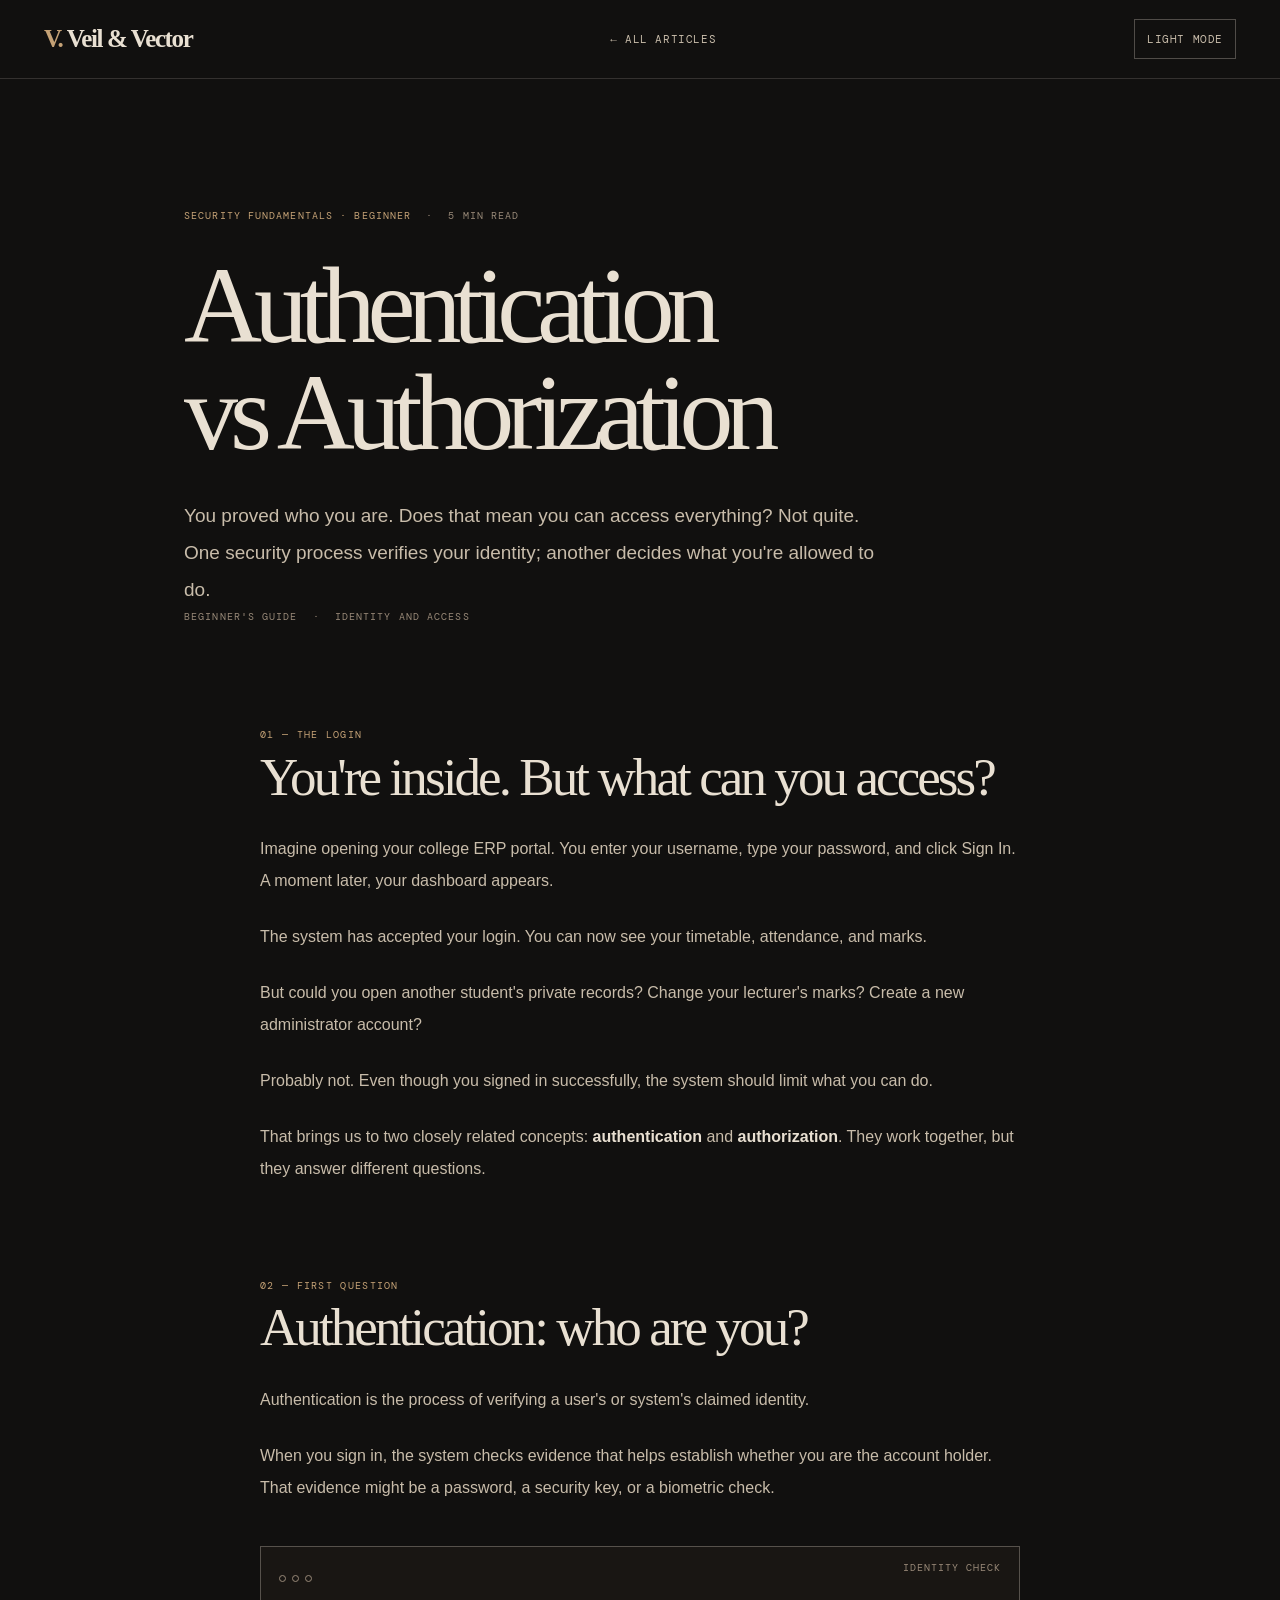
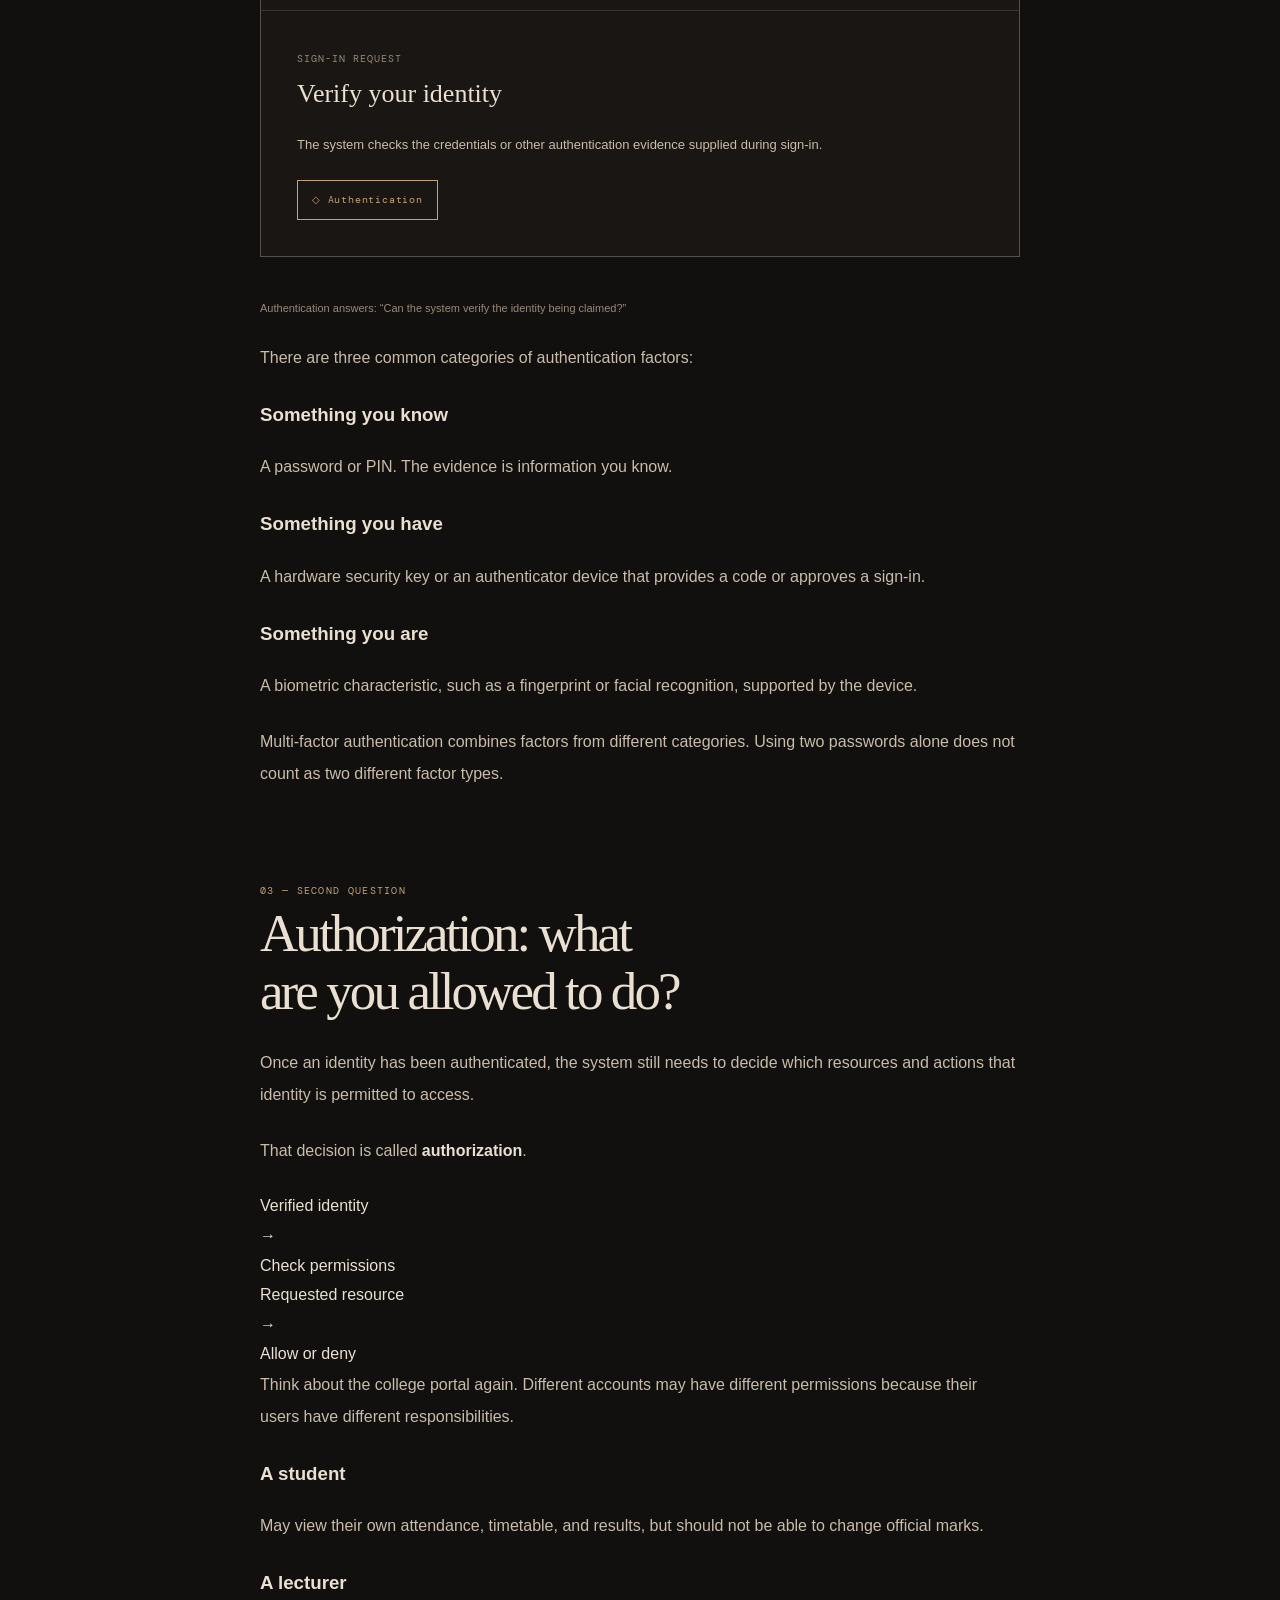
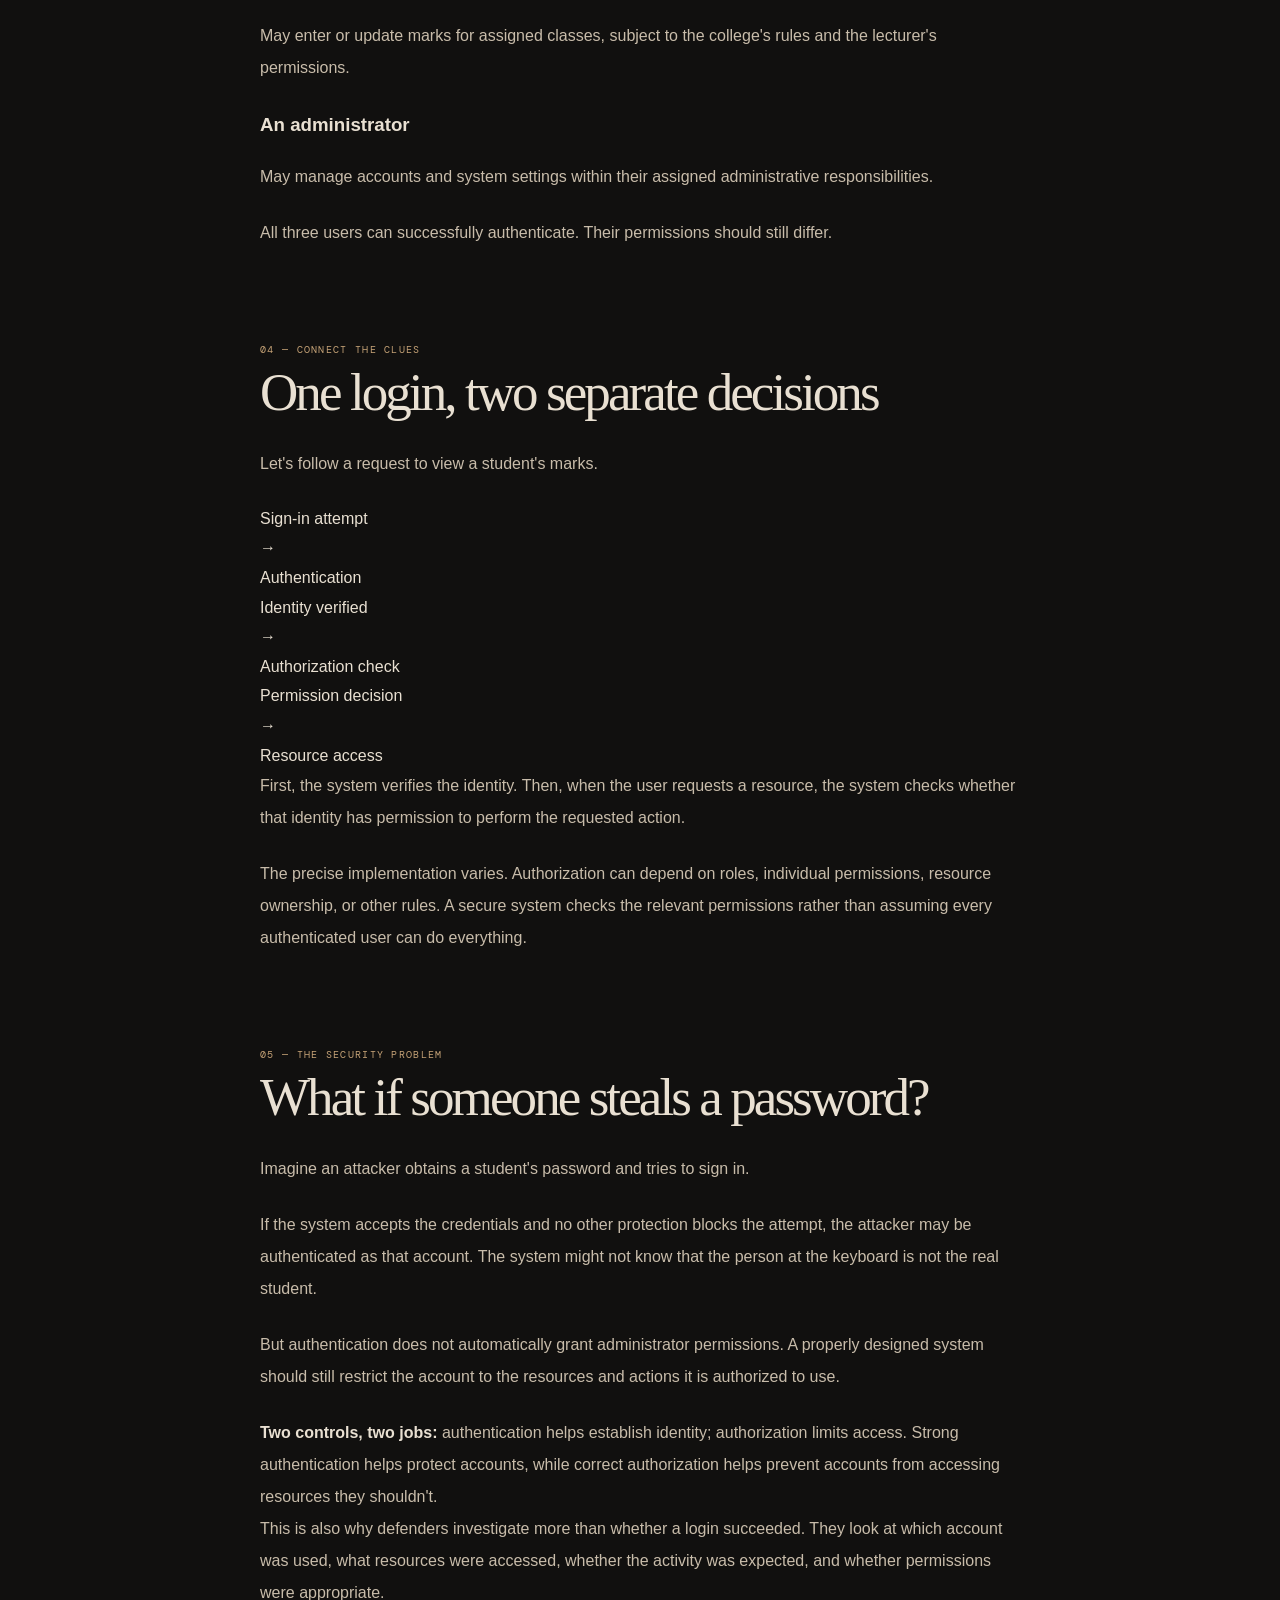
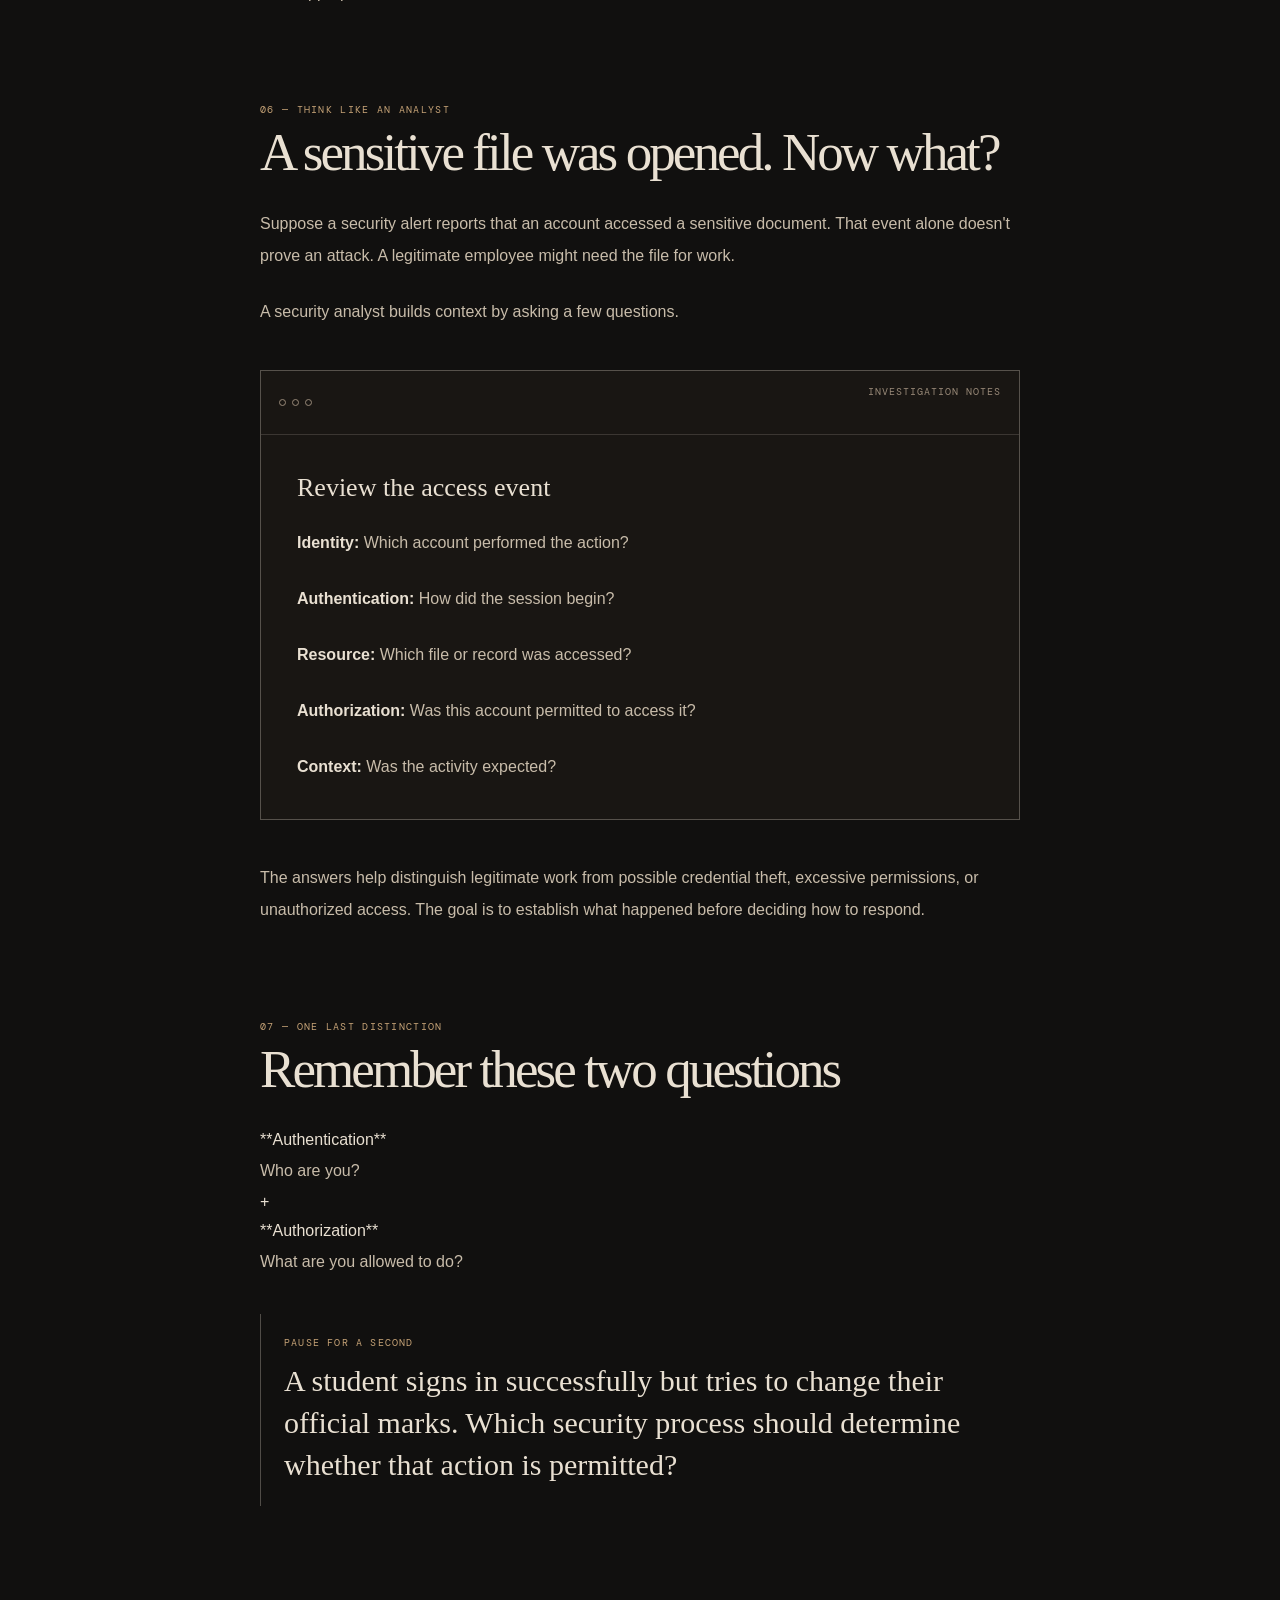
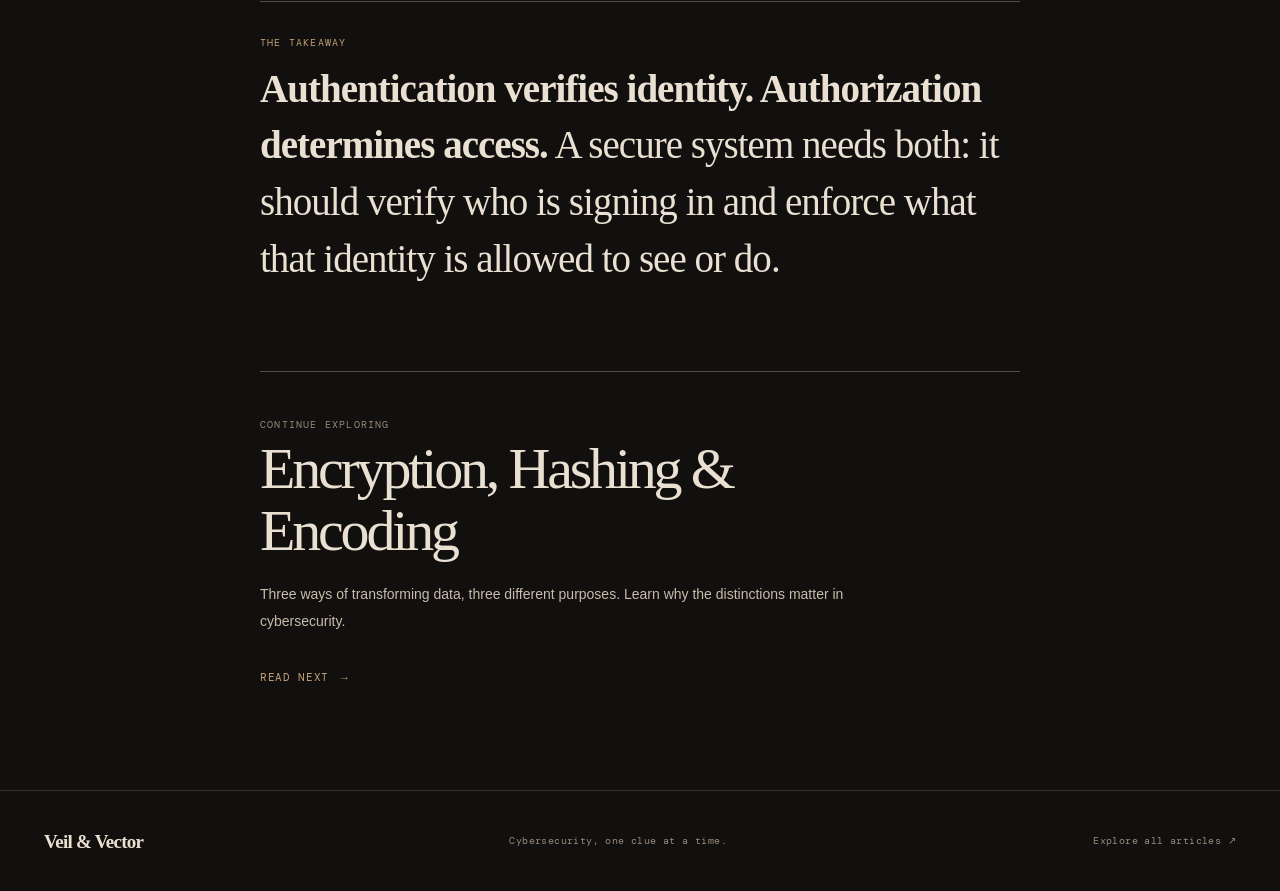
==== articles/authentication-vs-authorization.html @ f8c396c9 "Update authentication-vs-authorization.html" ====
<!DOCTYPE html>
<html lang="en" data-theme="dark">
<head>
  <meta charset="UTF-8">
  <meta name="viewport" content="width=device-width, initial-scale=1.0">

  <title>Authentication vs Authorization: What's the Difference? | Veil &amp; Vector</title>
  <meta name="description" content="Learn the difference between authentication and authorization through a college system example, and discover why cybersecurity needs both.">
  <meta name="author" content="Veil &amp; Vector">
  <meta name="theme-color" content="#11100f">
  <meta name="robots" content="index, follow">

  <link rel="canonical" href="https://kscybsec.github.io/articles/authentication-vs-authorization.html">

  <link rel="preconnect" href="https://fonts.googleapis.com">
  <link rel="preconnect" href="https://fonts.gstatic.com" crossorigin>
  <link href="https://fonts.googleapis.com/css2?family=DM+Mono:wght@400;500&family=DM+Sans:wght@400;500;600;700&family=Playfair+Display:wght@500;600;700&display=swap" rel="stylesheet">

  <link rel="stylesheet" href="../article.css">
</head>

<body>

  <header class="site-header">
    <div class="nav-inner">
      <a class="brand" href="../index.html" aria-label="Veil & Vector homepage">
        <span class="brand-mark" aria-hidden="true">V.</span>
        <span>Veil &amp; Vector</span>
      </a>

      <a class="back-link" href="../index.html#articles">
        <span aria-hidden="true">←</span> All articles
      </a>

      <button
        class="theme-toggle"
        id="theme-toggle"
        type="button"
        aria-label="Switch to light theme"
        title="Toggle light and dark themes"
      >
        <span class="theme-icon" aria-hidden="true">☼</span>
        <span class="theme-text">Light</span>
      </button>
    </div>
  </header>

  <div class="progress-track" aria-hidden="true">
    <div class="progress" id="progress"></div>
  </div>

  <main>

    <header class="article-header">
      <div class="article-meta">
        <span class="category">Security Fundamentals · Beginner</span>
        <span aria-hidden="true">·</span>
        <span>5 min read</span>
      </div>

      <h1>Authentication vs Authorization</h1>

      <p class="article-intro">
        You proved who you are. Does that mean you can access everything?
        Not quite. One security process verifies your identity; another
        decides what you're allowed to do.
      </p>

      <div class="article-meta">
        <span>Beginner's guide</span>
        <span aria-hidden="true">·</span>
        <span>Identity and access</span>
      </div>
    </header>

    <article>

      <section class="story-section reveal">
        <span class="section-index">01 — The login</span>

        <h2>You're inside. But what can you access?</h2>

        <p>
          Imagine opening your college ERP portal. You enter your username,
          type your password, and click Sign In. A moment later, your
          dashboard appears.
        </p>

        <p>
          The system has accepted your login. You can now see your timetable,
          attendance, and marks.
        </p>

        <p>
          But could you open another student's private records? Change your
          lecturer's marks? Create a new administrator account?
        </p>

        <p>
          Probably not. Even though you signed in successfully, the system
          should limit what you can do.
        </p>

        <p>
          That brings us to two closely related concepts:
          <strong>authentication</strong> and <strong>authorization</strong>.
          They work together, but they answer different questions.
        </p>
      </section>

      <section class="story-section reveal">
        <span class="section-index">02 — First question</span>

        <h2>Authentication: who are you?</h2>

        <p>
          Authentication is the process of verifying a user's or system's
          claimed identity.
        </p>

        <p>
          When you sign in, the system checks evidence that helps establish
          whether you are the account holder. That evidence might be a
          password, a security key, or a biometric check.
        </p>

        <div class="email-visual" role="img" aria-label="Illustration of a login screen showing identity verification">

          <div class="email-top">
            <div class="email-dots" aria-hidden="true">
              <span></span>
              <span></span>
              <span></span>
            </div>
            <span class="email-caption">IDENTITY CHECK</span>
          </div>

          <div class="email-body">
            <div class="email-from">
              <span class="email-caption">SIGN-IN REQUEST</span>
              <span class="status-indicator" aria-hidden="true"></span>
            </div>

            <div class="email-subject">
              Verify your identity
            </div>

            <div class="email-message">
              The system checks the credentials or other authentication
              evidence supplied during sign-in.
            </div>

            <div class="fake-button">
              <span aria-hidden="true">◇</span>
              Authentication
            </div>
          </div>
        </div>

        <p class="visual-note">
          Authentication answers: “Can the system verify the identity
          being claimed?”
        </p>

        <p>
          There are three common categories of authentication factors:
        </p>

        <h3>Something you know</h3>
        <p>
          A password or PIN. The evidence is information you know.
        </p>

        <h3>Something you have</h3>
        <p>
          A hardware security key or an authenticator device that provides
          a code or approves a sign-in.
        </p>

        <h3>Something you are</h3>
        <p>
          A biometric characteristic, such as a fingerprint or facial
          recognition, supported by the device.
        </p>

        <p>
          Multi-factor authentication combines factors from different
          categories. Using two passwords alone does not count as two
          different factor types.
        </p>
      </section>

      <section class="story-section reveal">
        <span class="section-index">03 — Second question</span>

        <h2>Authorization: what are you allowed to do?</h2>

        <p>
          Once an identity has been authenticated, the system still needs
          to decide which resources and actions that identity is permitted
          to access.
        </p>

        <p>
          That decision is called <strong>authorization</strong>.
        </p>

        <div class="flow">
          <div class="flow-row">
            <div class="flow-item">Verified identity</div>
            <div class="flow-arrow">→</div>
            <div class="flow-item highlight">Check permissions</div>
          </div>

          <div class="flow-row">
            <div class="flow-item">Requested resource</div>
            <div class="flow-arrow">→</div>
            <div class="flow-item highlight">Allow or deny</div>
          </div>
        </div>

        <p>
          Think about the college portal again. Different accounts may have
          different permissions because their users have different
          responsibilities.
        </p>

        <h3>A student</h3>
        <p>
          May view their own attendance, timetable, and results, but should
          not be able to change official marks.
        </p>

        <h3>A lecturer</h3>
        <p>
          May enter or update marks for assigned classes, subject to the
          college's rules and the lecturer's permissions.
        </p>

        <h3>An administrator</h3>
        <p>
          May manage accounts and system settings within their assigned
          administrative responsibilities.
        </p>

        <p>
          All three users can successfully authenticate. Their permissions
          should still differ.
        </p>
      </section>

      <section class="story-section reveal">
        <span class="section-index">04 — Connect the clues</span>

        <h2>One login, two separate decisions</h2>

        <p>
          Let's follow a request to view a student's marks.
        </p>

        <div class="flow">
          <div class="flow-row">
            <div class="flow-item">Sign-in attempt</div>
            <div class="flow-arrow">→</div>
            <div class="flow-item highlight">Authentication</div>
          </div>

          <div class="flow-row">
            <div class="flow-item">Identity verified</div>
            <div class="flow-arrow">→</div>
            <div class="flow-item highlight">Authorization check</div>
          </div>

          <div class="flow-row">
            <div class="flow-item">Permission decision</div>
            <div class="flow-arrow">→</div>
            <div class="flow-item">Resource access</div>
          </div>
        </div>

        <p>
          First, the system verifies the identity. Then, when the user
          requests a resource, the system checks whether that identity
          has permission to perform the requested action.
        </p>

        <p>
          The precise implementation varies. Authorization can depend on
          roles, individual permissions, resource ownership, or other rules.
          A secure system checks the relevant permissions rather than
          assuming every authenticated user can do everything.
        </p>
      </section>

      <section class="story-section reveal">
        <span class="section-index">05 — The security problem</span>

        <h2>What if someone steals a password?</h2>

        <p>
          Imagine an attacker obtains a student's password and tries to
          sign in.
        </p>

        <p>
          If the system accepts the credentials and no other protection
          blocks the attempt, the attacker may be authenticated as that
          account. The system might not know that the person at the keyboard
          is not the real student.
        </p>

        <p>
          But authentication does not automatically grant administrator
          permissions. A properly designed system should still restrict the
          account to the resources and actions it is authorized to use.
        </p>

        <div class="security-note">
          <p>
            <strong>Two controls, two jobs:</strong> authentication helps
            establish identity; authorization limits access. Strong
            authentication helps protect accounts, while correct
            authorization helps prevent accounts from accessing resources
            they shouldn't.
          </p>
        </div>

        <p>
          This is also why defenders investigate more than whether a login
          succeeded. They look at which account was used, what resources
          were accessed, whether the activity was expected, and whether
          permissions were appropriate.
        </p>
      </section>

      <section class="story-section reveal">
        <span class="section-index">06 — Think like an analyst</span>

        <h2>A sensitive file was opened. Now what?</h2>

        <p>
          Suppose a security alert reports that an account accessed a
          sensitive document. That event alone doesn't prove an attack.
          A legitimate employee might need the file for work.
        </p>

        <p>
          A security analyst builds context by asking a few questions.
        </p>

        <div class="email-visual" role="group" aria-label="Investigation checklist for a sensitive file access event">

          <div class="email-top">
            <div class="email-dots" aria-hidden="true">
              <span></span>
              <span></span>
              <span></span>
            </div>
            <span class="email-caption">INVESTIGATION NOTES</span>
          </div>

          <div class="email-body">
            <div class="email-subject">
              Review the access event
            </div>

            <div class="email-message">
              <p><strong>Identity:</strong> Which account performed the action?</p>
              <p><strong>Authentication:</strong> How did the session begin?</p>
              <p><strong>Resource:</strong> Which file or record was accessed?</p>
              <p><strong>Authorization:</strong> Was this account permitted to access it?</p>
              <p><strong>Context:</strong> Was the activity expected?</p>
            </div>
          </div>
        </div>

        <p>
          The answers help distinguish legitimate work from possible
          credential theft, excessive permissions, or unauthorized access.
          The goal is to establish what happened before deciding how to respond.
        </p>
      </section>

      <section class="story-section reveal">
        <span class="section-index">07 — One last distinction</span>

        <h2>Remember these two questions</h2>

        <div class="flow">
          <div class="flow-row">
            <div class="flow-item">
              **Authentication**
              <p>Who are you?</p>
            </div>

            <div class="flow-arrow">+</div>

            <div class="flow-item">
              **Authorization**
              <p>What are you allowed to do?</p>
            </div>
          </div>
        </div>

        <div class="question">
          <span class="question-label">PAUSE FOR A SECOND</span>
          <p>
            A student signs in successfully but tries to change their
            official marks. Which security process should determine
            whether that action is permitted?
          </p>
        </div>

        <div class="takeaway">
          <span class="takeaway-label">THE TAKEAWAY</span>
          <p>
            <strong>Authentication verifies identity. Authorization
            determines access.</strong> A secure system needs both:
            it should verify who is signing in and enforce what that
            identity is allowed to see or do.
          </p>
        </div>
      </section>

    </article>

    <section class="next-article reveal">
      <div class="next-inner">
        <div>
          <span class="next-label">Continue exploring</span>
          <h2 class="next-title">Encryption, Hashing &amp; Encoding</h2>
          <p class="next-description">
            Three ways of transforming data, three different purposes.
            Learn why the distinctions matter in cybersecurity.
          </p>
        </div>

        <a class="next-link" href="encryption-hashing-encoding.html">
          Read next <span aria-hidden="true">→</span>
        </a>
      </div>
    </section>

  </main>

  <footer class="site-footer">
    <div class="footer-inner">
      <a class="footer-brand" href="../index.html">Veil &amp; Vector</a>
      <p>Cybersecurity, one clue at a time.</p>
      <a href="../index.html#articles">Explore all articles ↗</a>
    </div>
  </footer>

  <script src="../article.js" defer></script>

</body>
</html>
---- article.css ----
/* =====================================================
   VEIL & VECTOR — SHARED ARTICLE STYLES
   All article pages use this stylesheet.
   ===================================================== */

:root {
  color-scheme: dark;
  --bg: #11100f;
  --bg-soft: #191613;
  --bg-raised: #211c17;
  --text: #e9e0d2;
  --body: #c8bcaa;
  --muted: #988978;
  --accent: #c5a276;
  --accent-soft: rgba(197, 162, 118, .10);
  --line: rgba(233, 224, 210, .16);
  --line-strong: rgba(233, 224, 210, .29);

  --serif: Georgia, "Times New Roman", serif;
  --sans: "Inter", "Helvetica Neue", Arial, sans-serif;
  --mono: "DM Mono", "Courier New", monospace;

  --reading-width: 760px;
  --gutter: clamp(22px, 5vw, 44px);
  --page-width: 1440px;
}

html[data-theme="light"] {
  color-scheme: light;
  --bg: #e9dfcc;
  --bg-soft: #e1d5c0;
  --bg-raised: #f0e7d6;
  --text: #28231e;
  --body: #50463b;
  --muted: #796b59;
  --accent: #855b3d;
  --accent-soft: rgba(133, 91, 61, .09);
  --line: rgba(40, 35, 30, .17);
  --line-strong: rgba(40, 35, 30, .3);
}

/* Reset */

*, *::before, *::after {
  box-sizing: border-box;
}

html {
  scroll-behavior: smooth;
  scroll-padding-top: 100px;
  background: var(--bg);
}

body {
  margin: 0;
  background: var(--bg);
  color: var(--text);
  font-family: var(--sans);
  font-size: 16px;
  line-height: 1.85;
  -webkit-font-smoothing: antialiased;
  transition: background-color .2s ease, color .2s ease;
}

a {
  color: inherit;
  text-decoration: none;
}

button {
  font: inherit;
}

button:focus-visible,
a:focus-visible {
  outline: 2px solid var(--accent);
  outline-offset: 5px;
}

::selection {
  color: var(--bg);
  background: var(--accent);
}

[hidden] {
  display: none !important;
}

/* Navigation */

.site-header {
  position: sticky;
  top: 0;
  z-index: 20;
  border-bottom: 1px solid var(--line);
  background: var(--bg);
}

.nav-inner {
  width: min(100%, var(--page-width));
  min-height: 78px;
  margin: 0 auto;
  padding: 14px var(--gutter);
  display: flex;
  align-items: center;
  justify-content: space-between;
  gap: 20px;
}

.brand {
  font-family: var(--serif);
  font-size: clamp(20px, 2vw, 25px);
  font-weight: 700;
  letter-spacing: -.055em;
  line-height: 1.2;
}

.brand-mark {
  color: var(--accent);
}

.nav-right {
  display: flex;
  align-items: center;
  gap: clamp(14px, 3vw, 30px);
}

.back-link,
.theme-toggle {
  color: var(--body);
  font-family: var(--mono);
  font-size: 11px;
  letter-spacing: .055em;
  text-transform: uppercase;
}

.back-link {
  transition: color .2s ease;
}

.back-link:hover {
  color: var(--accent);
}

.theme-toggle {
  min-height: 40px;
  padding: 8px 12px;
  border: 1px solid var(--line-strong);
  border-radius: 0;
  background: transparent;
  cursor: pointer;
  transition: background .2s ease, border-color .2s ease;
}

.theme-toggle:hover {
  border-color: var(--accent);
  background: var(--accent-soft);
}

/* Reading progress */

.progress-track {
  position: fixed;
  top: 78px;
  left: 0;
  z-index: 30;
  width: 100%;
  height: 2px;
  pointer-events: none;
}

.progress {
  width: 0;
  height: 100%;
  background: var(--accent);
}

/* Article header */

.article-header {
  max-width: 1000px;
  margin: 0 auto;
  padding: clamp(76px, 10vw, 132px) var(--gutter) 64px;
}

.article-meta {
  display: flex;
  flex-wrap: wrap;
  align-items: center;
  gap: 10px 15px;
  margin-bottom: 28px;
  color: var(--muted);
  font-family: var(--mono);
  font-size: 10px;
  letter-spacing: .11em;
  line-height: 1.8;
  text-transform: uppercase;
}

.article-meta .category {
  color: var(--accent);
}

h1, h2, h3, p {
  overflow-wrap: break-word;
}

.article-header h1 {
  max-width: 900px;
  margin: 0;
  font-family: var(--serif);
  font-size: clamp(54px, 9vw, 108px);
  font-weight: 400;
  letter-spacing: -.075em;
  line-height: .99;
  text-wrap: balance;
}

.article-header h1 em {
  color: var(--accent);
  font-weight: 400;
}

.article-intro {
  max-width: 700px;
  margin: 30px 0 0;
  color: var(--body);
  font-size: clamp(16px, 1.7vw, 19px);
  line-height: 1.95;
}

.article-rule {
  display: flex;
  flex-wrap: wrap;
  justify-content: space-between;
  gap: 12px 24px;
  margin-top: 54px;
  padding-top: 17px;
  border-top: 1px solid var(--line);
  color: var(--muted);
  font-family: var(--mono);
  font-size: 10px;
  letter-spacing: .08em;
  text-transform: uppercase;
}

/* Article body */

article {
  width: min(calc(100% - 2 * var(--gutter)), var(--reading-width));
  margin: 0 auto;
}

.story-section {
  margin: 0 0 84px;
}

.story-section p {
  margin: 0 0 24px;
  color: var(--body);
  font-size: 16px;
  line-height: 2;
}

.story-section p:last-child {
  margin-bottom: 0;
}

.story-section strong {
  color: var(--text);
  font-weight: 600;
}

.story-section h2 {
  margin: 0 0 27px;
  font-family: var(--serif);
  font-size: clamp(35px, 5.2vw, 53px);
  font-weight: 400;
  letter-spacing: -.055em;
  line-height: 1.1;
  text-wrap: balance;
}

.story-section h2 em {
  color: var(--accent);
  font-weight: 400;
}

.section-index {
  margin-bottom: 17px;
  color: var(--accent);
  font-family: var(--mono);
  font-size: 10px;
  letter-spacing: .13em;
  text-transform: uppercase;
}

/* Email illustration */

.email-visual {
  margin: 42px 0;
  border: 1px solid var(--line-strong);
  background: var(--bg-soft);
}

.email-top {
  display: flex;
  align-items: center;
  justify-content: space-between;
  gap: 12px;
  padding: 12px 18px;
  border-bottom: 1px solid var(--line);
  color: var(--muted);
  font-family: var(--mono);
  font-size: 10px;
  letter-spacing: .08em;
  text-transform: uppercase;
}

.email-dots {
  display: flex;
  gap: 6px;
}

.email-dots span {
  width: 7px;
  height: 7px;
  border: 1px solid var(--muted);
  border-radius: 50%;
}

.email-body {
  padding: clamp(22px, 5vw, 36px);
}

.email-caption {
  margin-bottom: 21px;
  color: var(--muted);
  font-family: var(--mono);
  font-size: 10px;
  letter-spacing: .1em;
  text-transform: uppercase;
}

.email-from {
  margin-bottom: 8px;
  color: var(--body);
  font-size: 12px;
}

.email-subject {
  margin-bottom: 22px;
  font-family: var(--serif);
  font-size: clamp(20px, 3vw, 26px);
  line-height: 1.3;
}

.email-message {
  color: var(--body);
  font-size: 13px;
  line-height: 1.9;
}

.fake-button {
  display: inline-block;
  margin-top: 22px;
  padding: 10px 14px;
  border: 1px solid var(--accent);
  color: var(--accent);
  font-family: var(--mono);
  font-size: 10px;
  letter-spacing: .08em;
}

.visual-note {
  margin-top: 13px !important;
  color: var(--muted) !important;
  font-size: 11px !important;
  line-height: 1.7 !important;
}

/* Quotes and reflection questions */

blockquote {
  margin: 42px 0;
  padding: 5px 0 5px 24px;
  border-left: 2px solid var(--accent);
  color: var(--text);
  font-family: var(--serif);
  font-size: clamp(25px, 4vw, 35px);
  line-height: 1.45;
}

.question {
  margin: 36px 0;
  padding: 20px 0 20px 23px;
  border-left: 1px solid var(--line-strong);
}

.question-label,
.takeaway-label {
  display: block;
  margin-bottom: 8px;
  color: var(--accent);
  font-family: var(--mono);
  font-size: 10px;
  letter-spacing: .12em;
  text-transform: uppercase;
}

.question p {
  margin: 0;
  color: var(--text);
  font-family: var(--serif);
  font-size: clamp(23px, 3.5vw, 30px);
  line-height: 1.4;
}

/* Numbered concepts */

.principles {
  margin: 34px 0 38px;
  border-top: 1px solid var(--line);
}

.principle {
  display: grid;
  grid-template-columns: 48px minmax(0, 1fr);
  gap: 15px;
  padding: 23px 0;
  border-bottom: 1px solid var(--line);
}

.principle-number {
  padding-top: 3px;
  color: var(--accent);
  font-family: var(--mono);
  font-size: 11px;
}

.principle h3 {
  margin: 0 0 7px;
  color: var(--text);
  font-family: var(--serif);
  font-size: 25px;
  font-weight: 400;
  line-height: 1.3;
}

.principle p {
  margin: 0;
  color: var(--body);
  font-size: 14px;
  line-height: 1.9;
}

/* Main takeaway */

.takeaway {
  margin-top: 95px;
  padding: 32px 0 0;
  border-top: 1px solid var(--line-strong);
}

.takeaway p {
  margin: 0;
  color: var(--text);
  font-family: var(--serif);
  font-size: clamp(27px, 4.5vw, 39px);
  line-height: 1.45;
  letter-spacing: -.025em;
}

/* Next article */

.next-article {
  width: min(calc(100% - 2 * var(--gutter)), var(--reading-width));
  margin: 0 auto;
  padding: 0 0 100px;
}

.next-inner {
  padding-top: 36px;
  border-top: 1px solid var(--line-strong);
}

.next-label {
  margin-bottom: 17px;
  color: var(--muted);
  font-family: var(--mono);
  font-size: 10px;
  letter-spacing: .12em;
  text-transform: uppercase;
}

.next-title {
  max-width: 650px;
  margin: 0 0 18px;
  font-family: var(--serif);
  font-size: clamp(34px, 6vw, 58px);
  font-weight: 400;
  letter-spacing: -.055em;
  line-height: 1.08;
}

.next-title em {
  color: var(--accent);
  font-weight: 400;
}

.next-description {
  max-width: 600px;
  margin: 0 0 25px;
  color: var(--body);
  font-size: 14px;
  line-height: 1.95;
}

.next-link {
  display: inline-flex;
  align-items: center;
  gap: 12px;
  color: var(--accent);
  font-family: var(--mono);
  font-size: 11px;
  letter-spacing: .06em;
  text-transform: uppercase;
  transition: gap .2s ease;
}

.next-link:hover {
  gap: 18px;
}

/* Footer */

.site-footer {
  border-top: 1px solid var(--line);
}

.footer-inner {
  width: min(100%, var(--page-width));
  min-height: 100px;
  margin: 0 auto;
  padding: 24px var(--gutter);
  display: flex;
  align-items: center;
  justify-content: space-between;
  gap: 20px;
  color: var(--muted);
  font-family: var(--mono);
  font-size: 10px;
  letter-spacing: .04em;
}

.footer-brand {
  color: var(--text);
  font-family: var(--serif);
  font-size: 19px;
  font-weight: 700;
  letter-spacing: -.04em;
}

.footer-brand span {
  color: var(--accent);
}

/* Scroll reveal */

.reveal {
  opacity: 0;
  transform: translateY(14px);
  transition: opacity .6s ease, transform .6s ease;
}

.reveal.visible {
  opacity: 1;
  transform: translateY(0);
}

/* Mobile layout */

@media (max-width: 650px) {
  html {
    scroll-padding-top: 72px;
  }

  .nav-inner {
    min-height: 68px;
  }

  .progress-track {
    top: 68px;
  }

  .nav-right {
    gap: 10px;
  }

  .back-link {
    font-size: 10px;
  }

  .theme-toggle {
    min-height: 36px;
    padding: 7px 9px;
    font-size: 10px;
  }

  .article-header {
    padding-top: 76px;
    padding-bottom: 48px;
  }

  .article-header h1 {
    font-size: clamp(51px, 12vw, 76px);
  }

  .article-intro {
    margin-top: 23px;
    font-size: 15px;
  }

  .article-rule {
    margin-top: 38px;
  }

  .story-section {
    margin-bottom: 65px;
  }

  .story-section p {
    font-size: 15px;
    line-height: 1.95;
  }

  .story-section h2 {
    margin-bottom: 22px;
    font-size: clamp(34px, 9vw, 45px);
  }

  .email-visual {
    margin: 32px 0;
  }

  blockquote {
    margin: 34px 0;
    padding-left: 18px;
  }

  .question {
    margin: 29px 0;
    padding-left: 17px;
  }

  .principle {
    grid-template-columns: 32px minmax(0, 1fr);
    gap: 12px;
    padding: 20px 0;
  }

  .principle h3 {
    font-size: 23px;
  }

  .takeaway {
    margin-top: 70px;
  }

  .next-article {
    padding-bottom: 72px;
  }

  .footer-inner {
    align-items: flex-start;
    flex-direction: column;
    justify-content: center;
    gap: 9px;
    padding-top: 24px;
    padding-bottom: 24px;
  }
}

/* Accessibility */

@media (prefers-reduced-motion: reduce) {
  html {
    scroll-behavior: auto;
  }

  *, *::before, *::after {
    transition-duration: .01ms !important;
    animation-duration: .01ms !important;
    animation-iteration-count: 1 !important;
  }

  .reveal {
    opacity: 1;
    transform: none;
  }
}
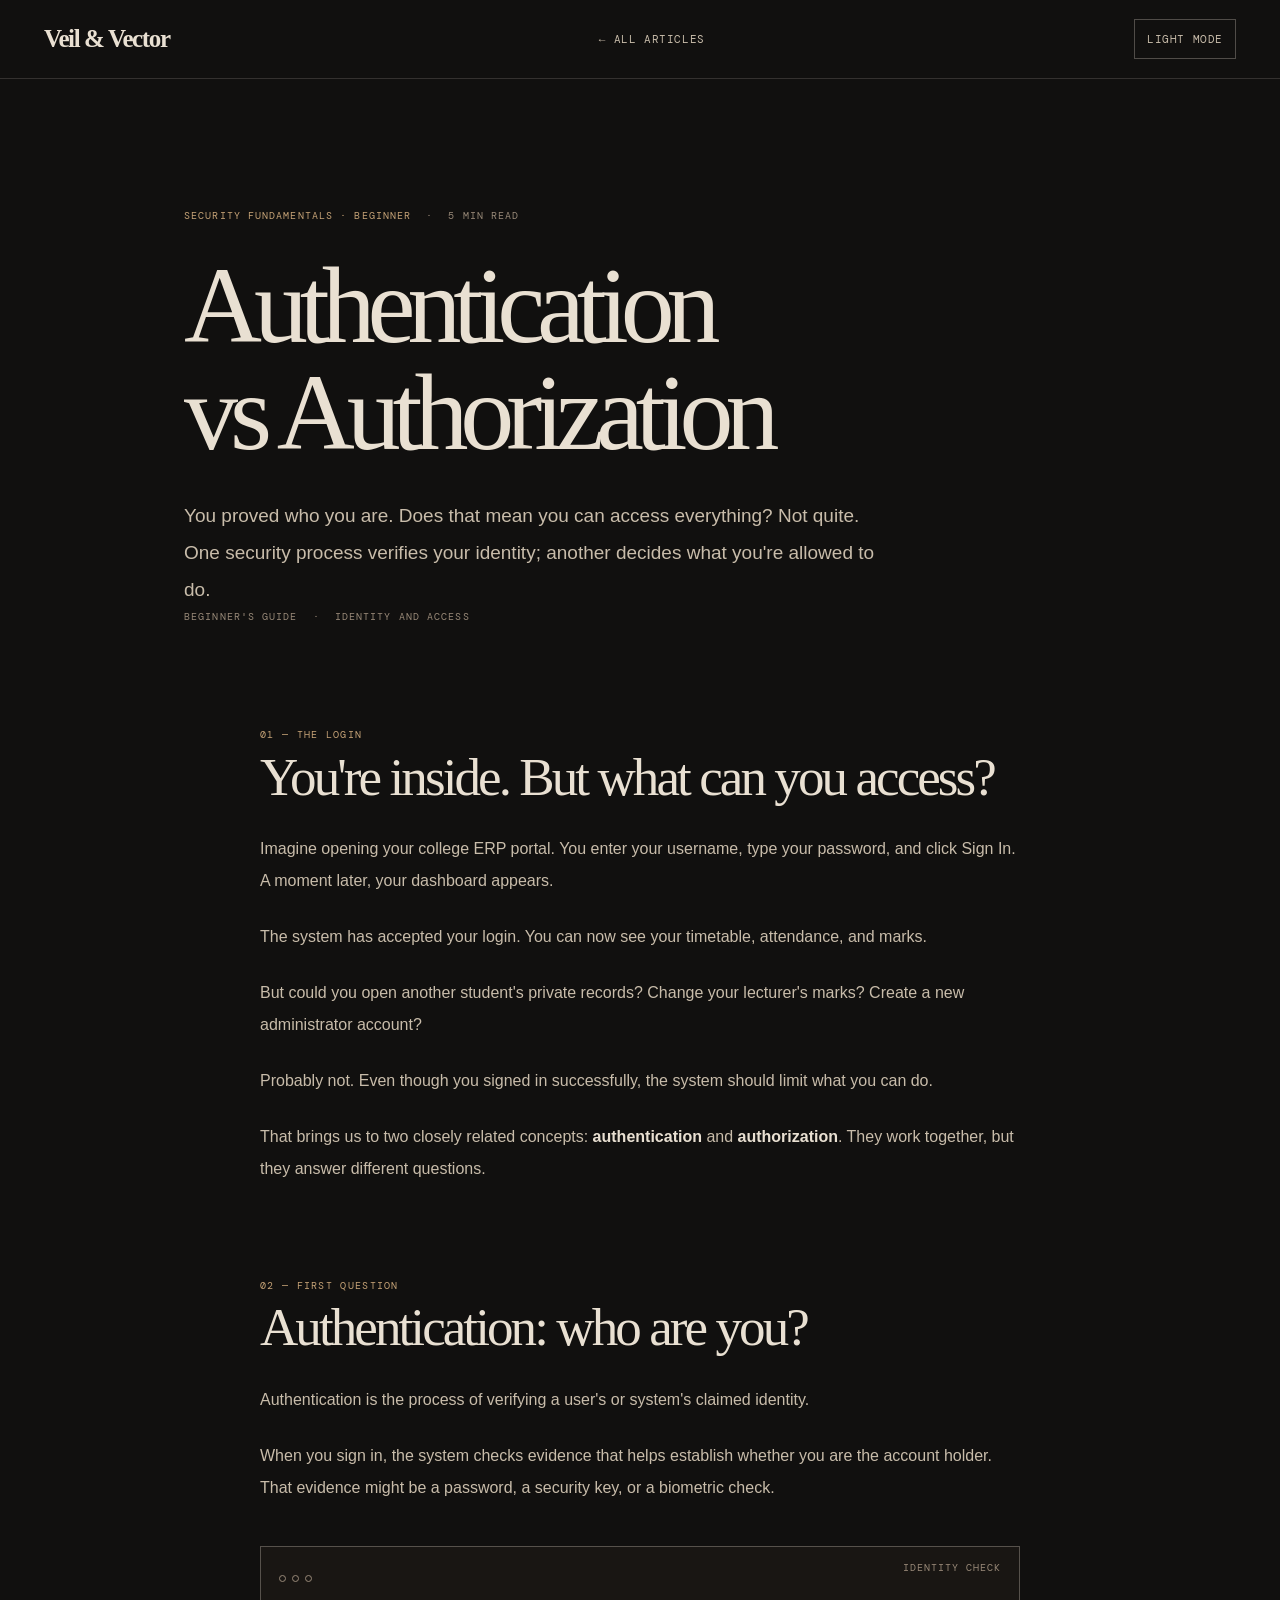
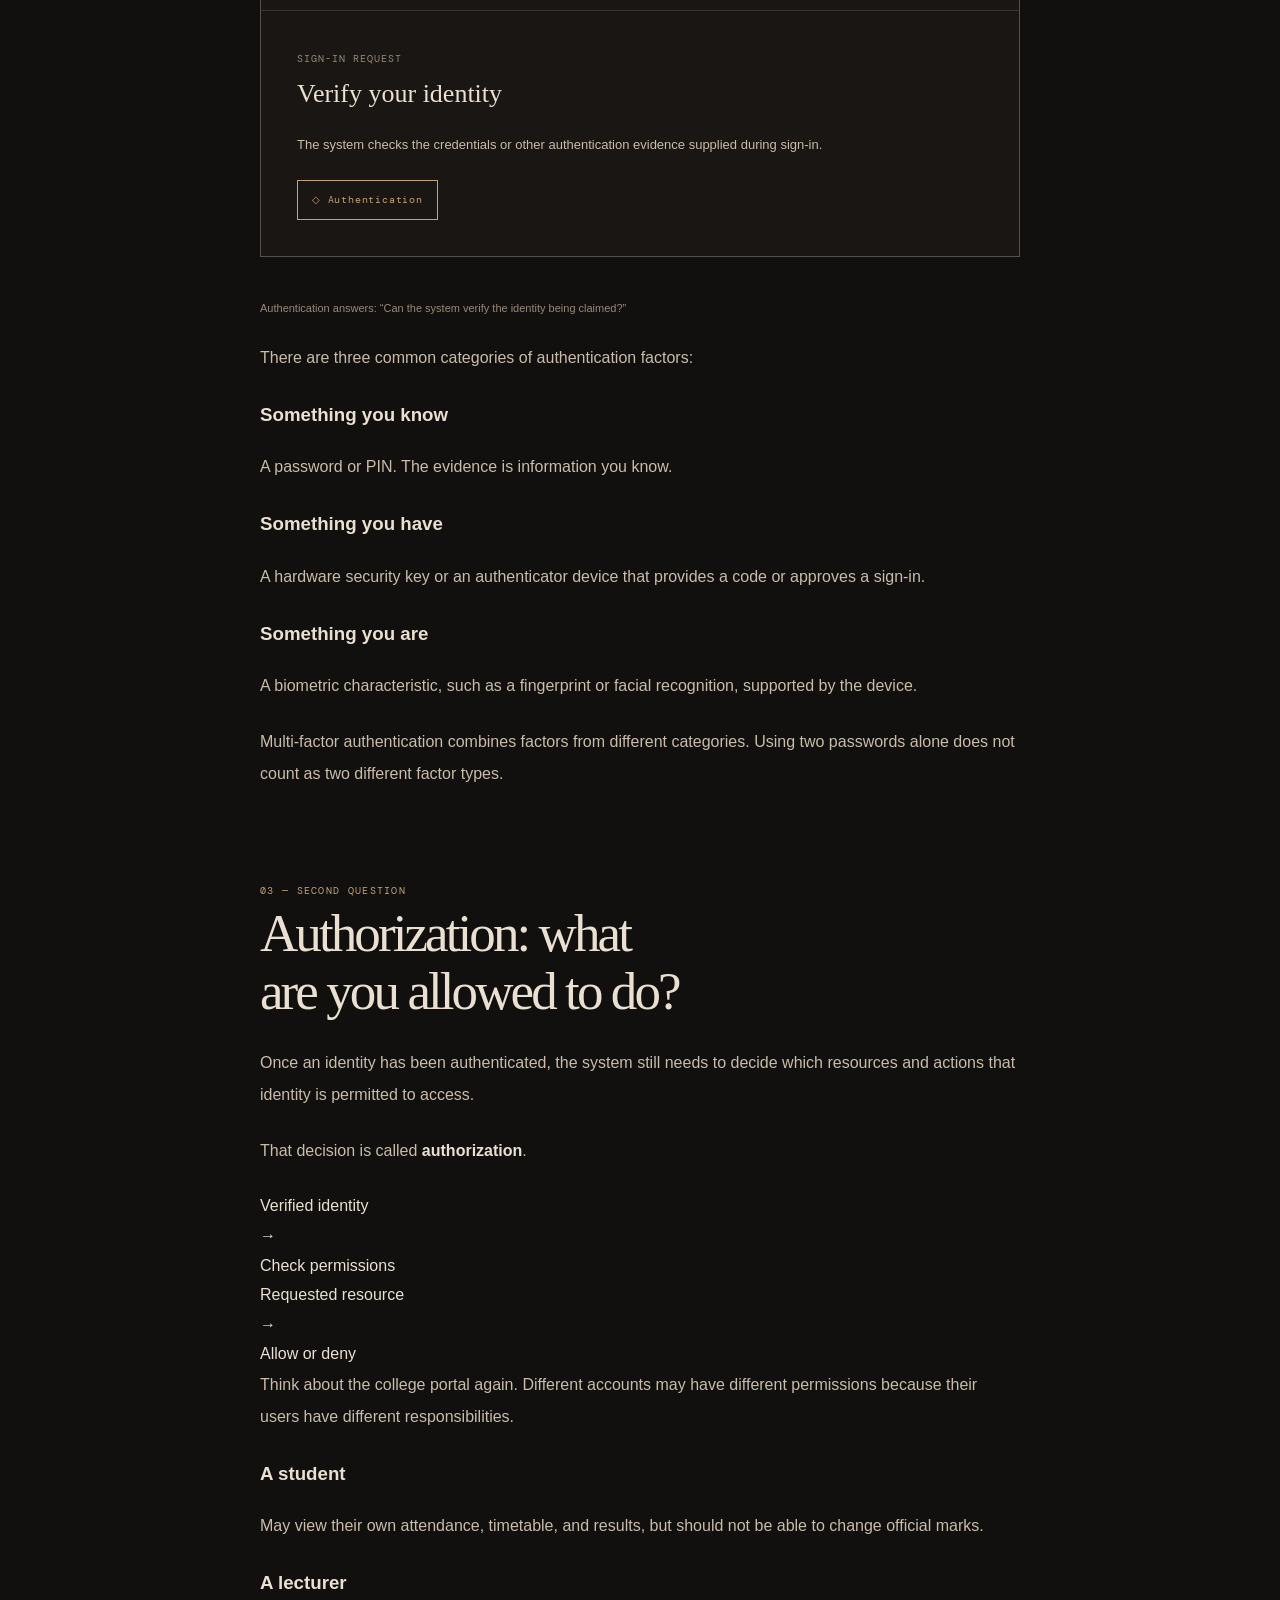
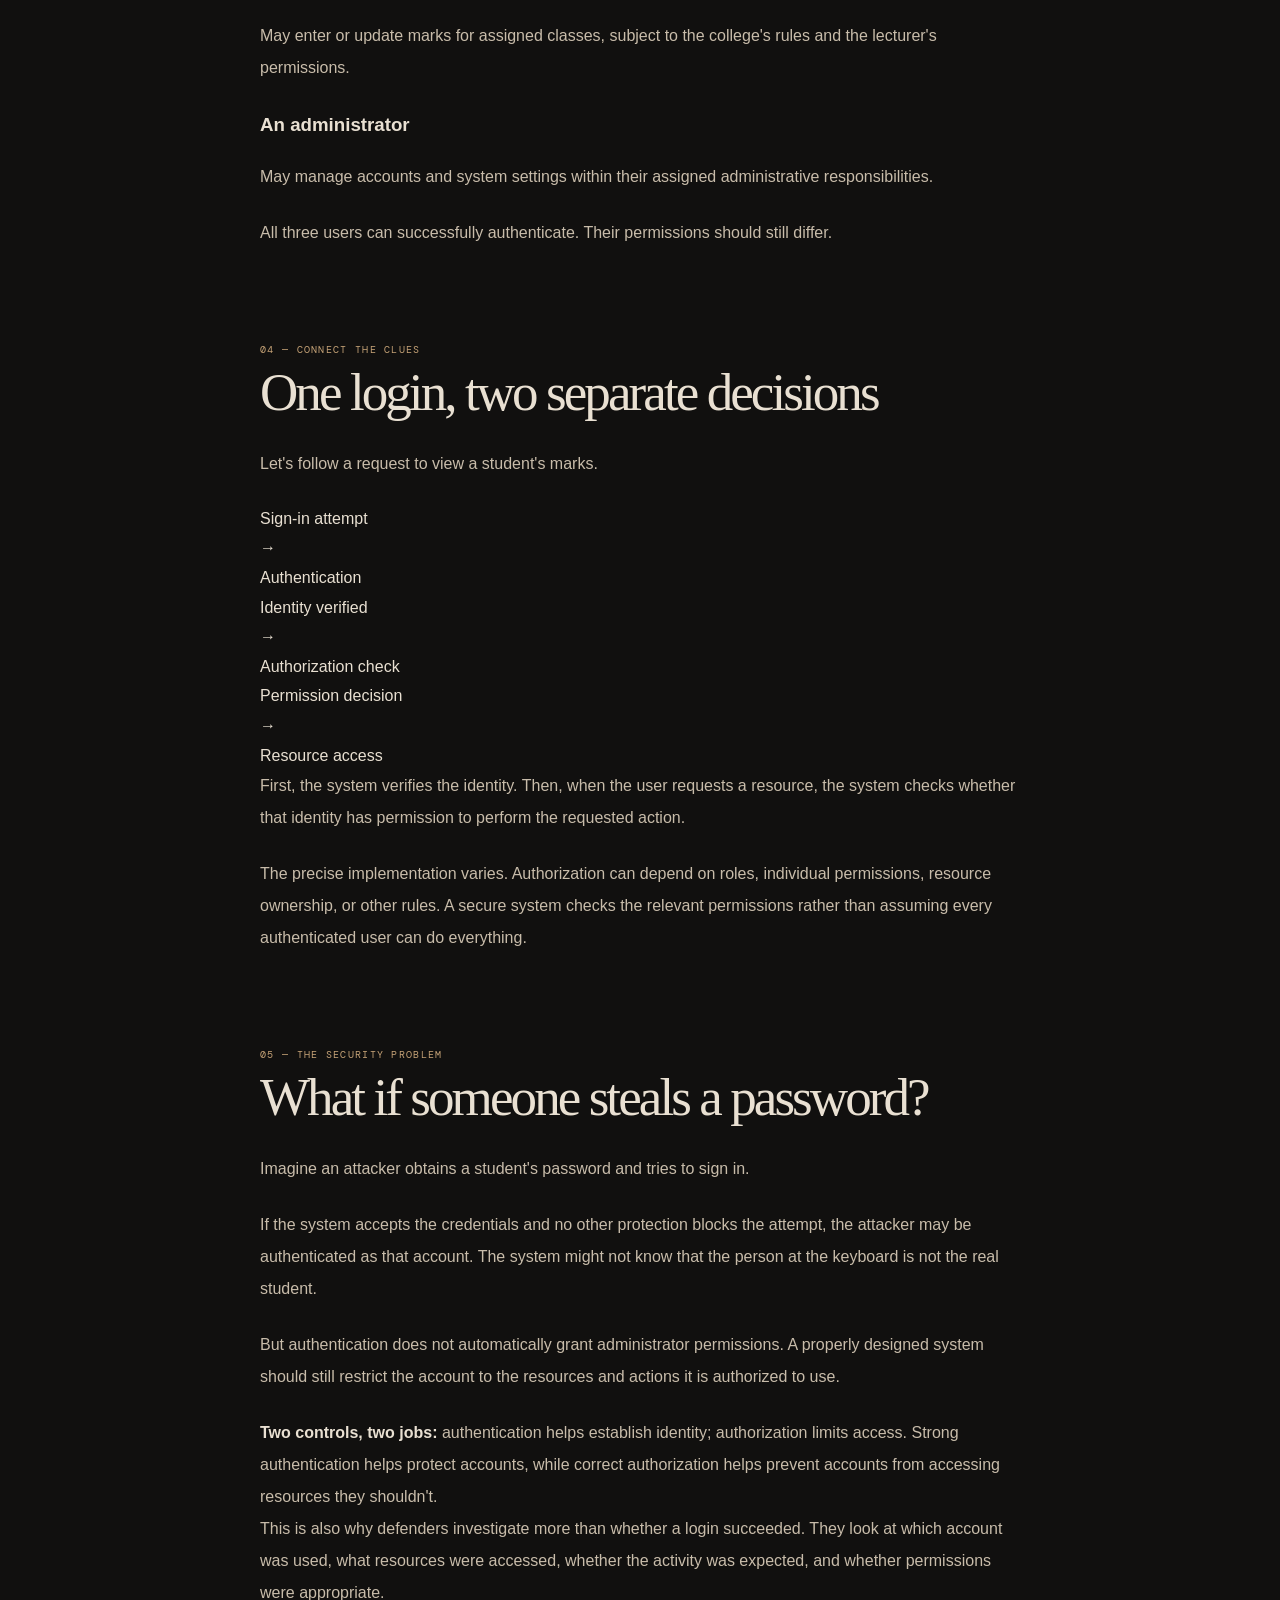
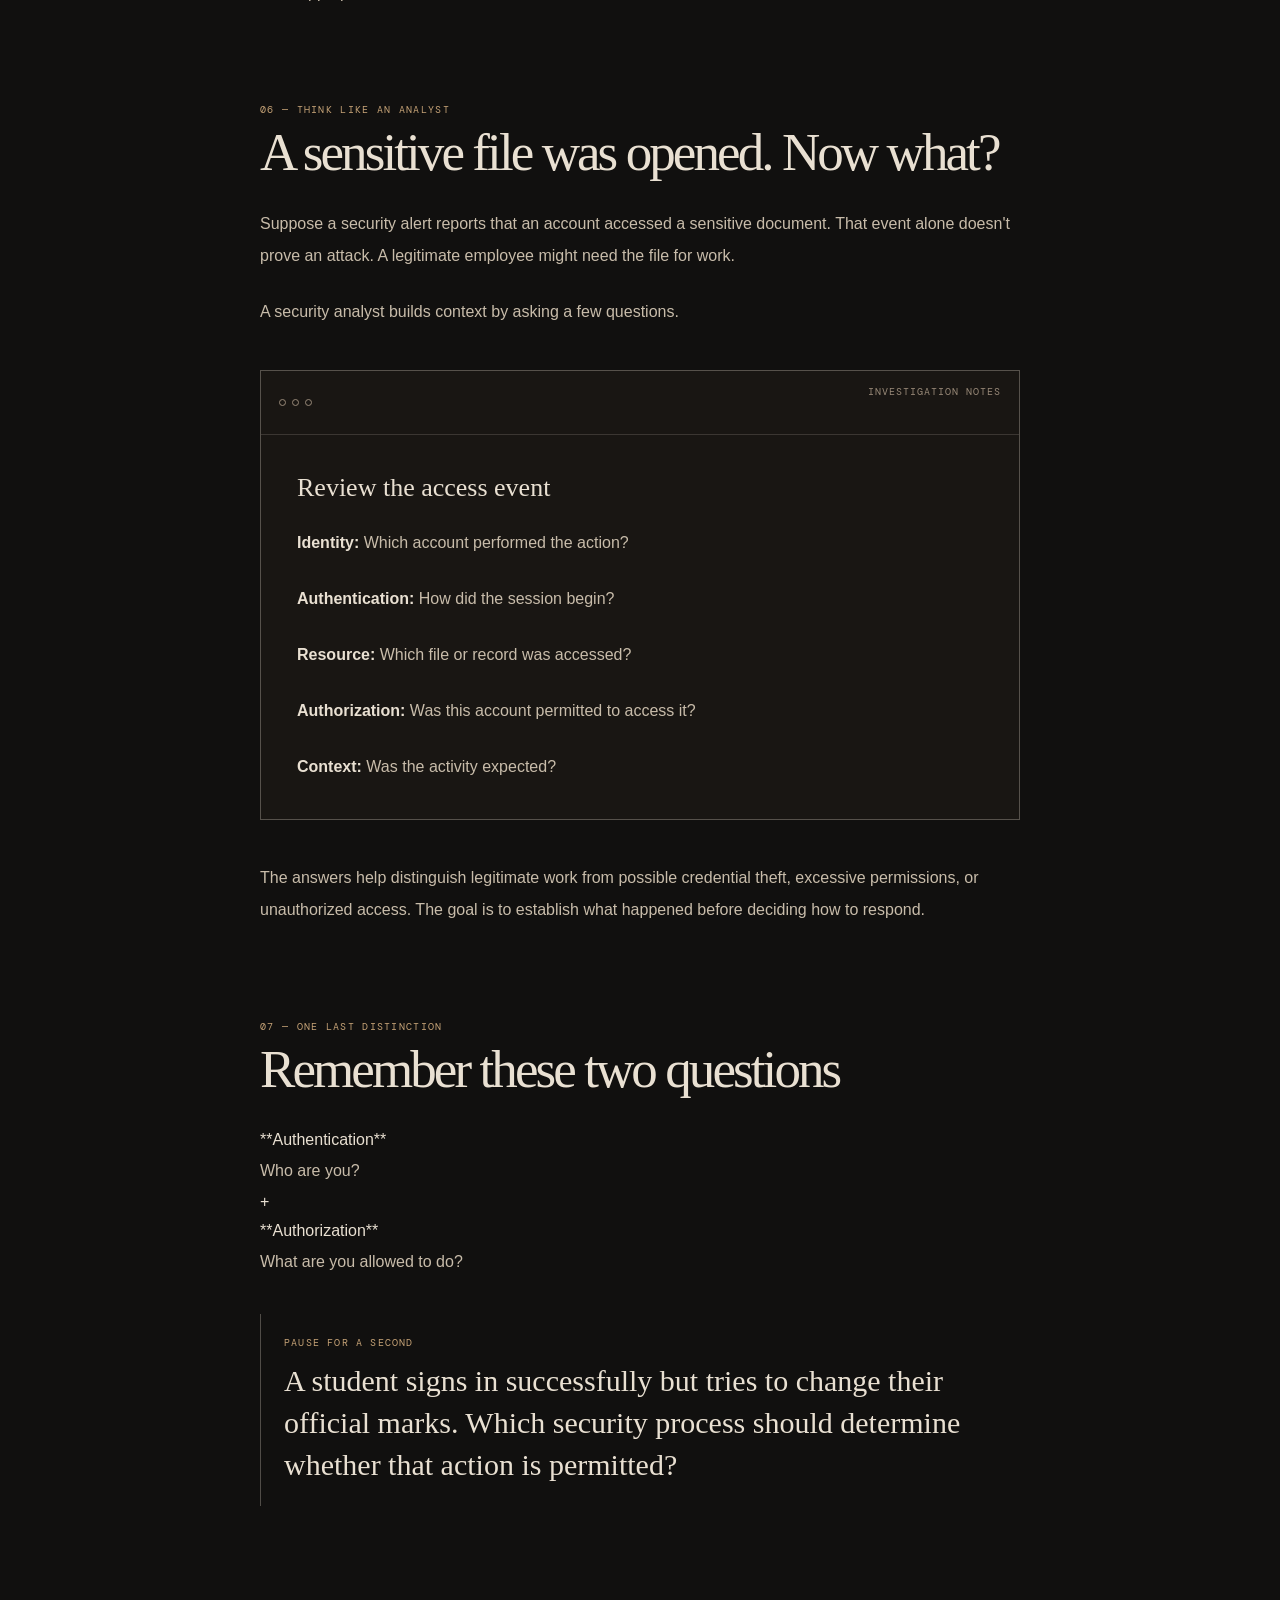
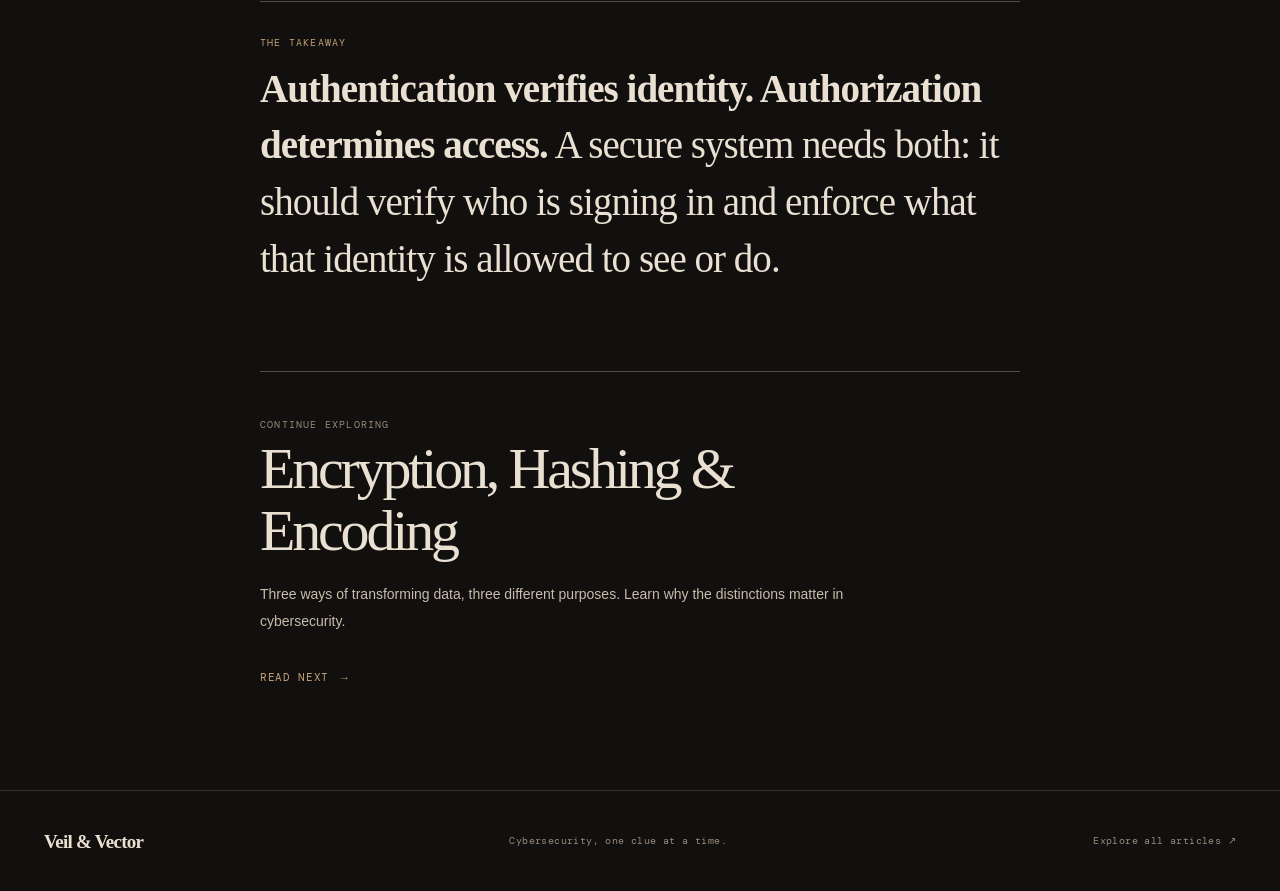
==== commit 3b5e09f5: "Update authentication-vs-authorization.html" ====
--- a/articles/authentication-vs-authorization.html
+++ b/articles/authentication-vs-authorization.html
@@ -25,7 +25,7 @@
   <header class="site-header">
     <div class="nav-inner">
       <a class="brand" href="../index.html" aria-label="Veil & Vector homepage">
-        <span class="brand-mark" aria-hidden="true">V.</span>
+      
         <span>Veil &amp; Vector</span>
       </a>
 
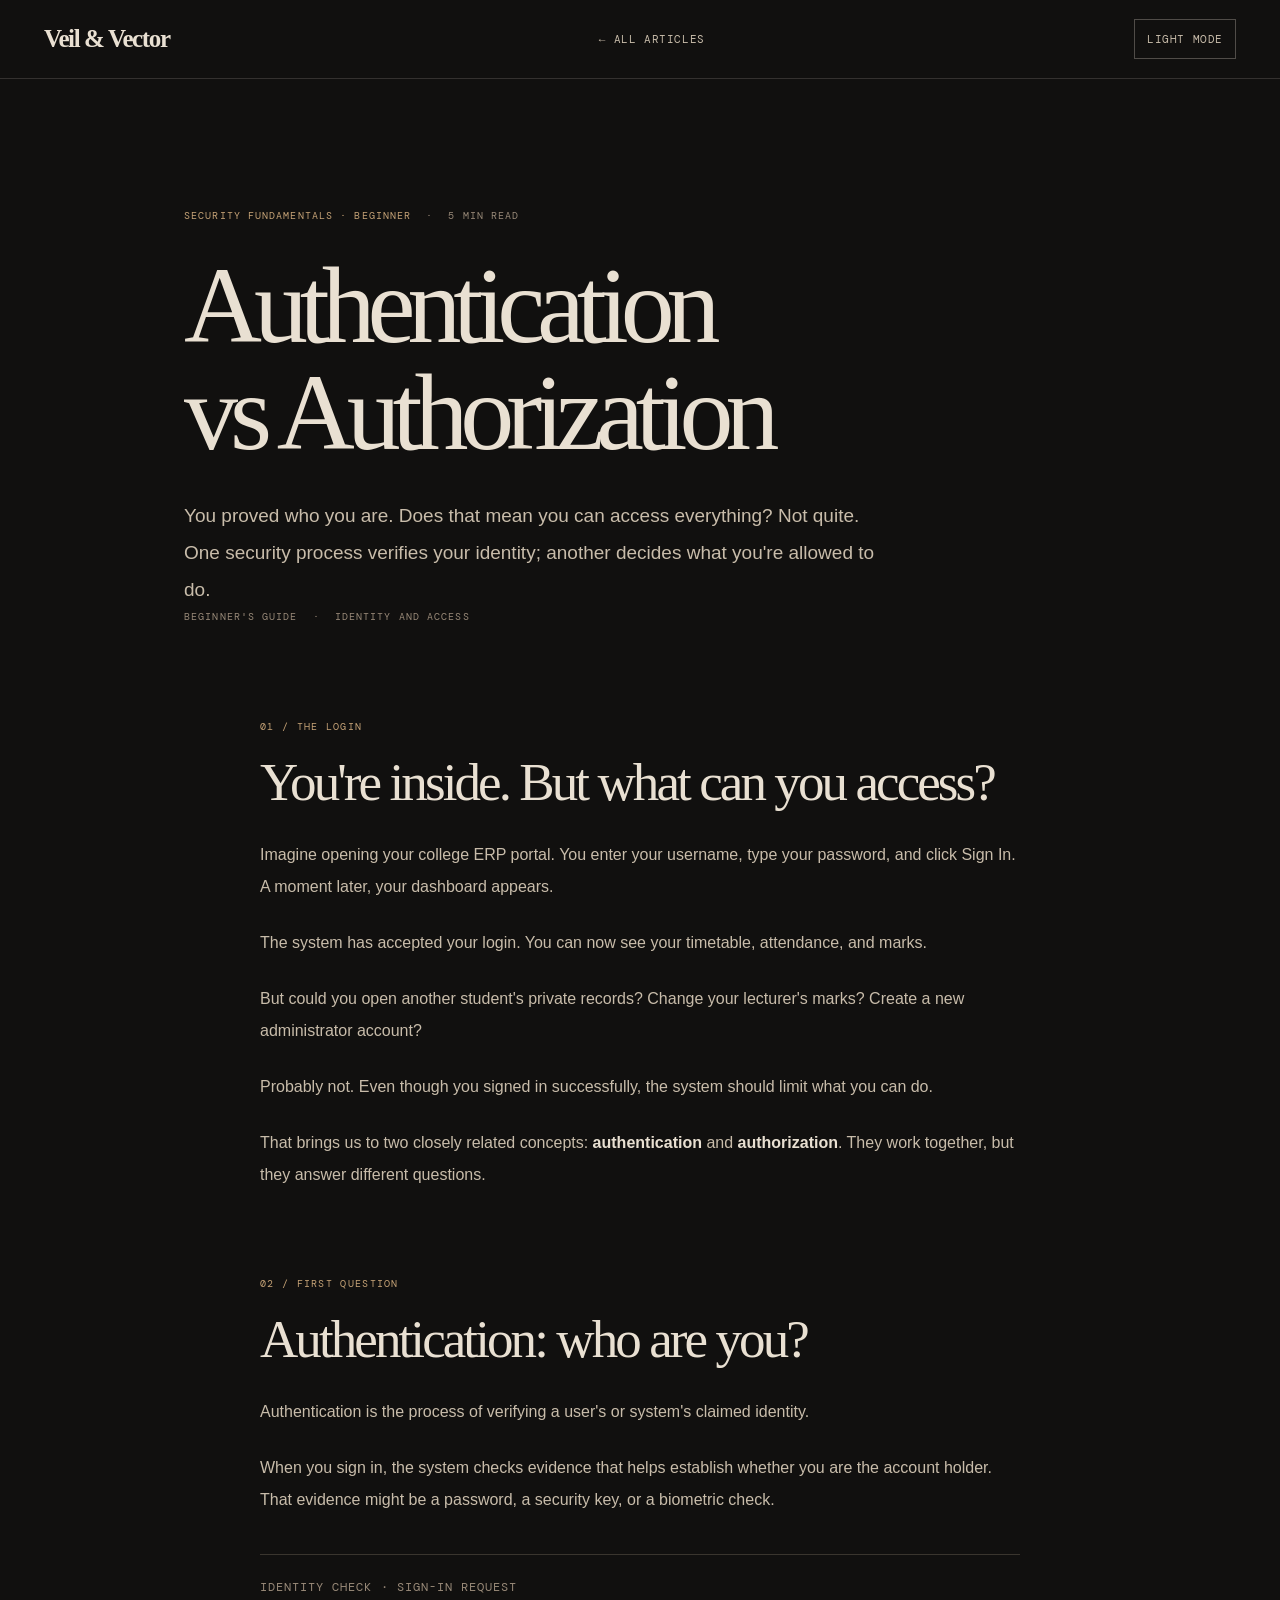
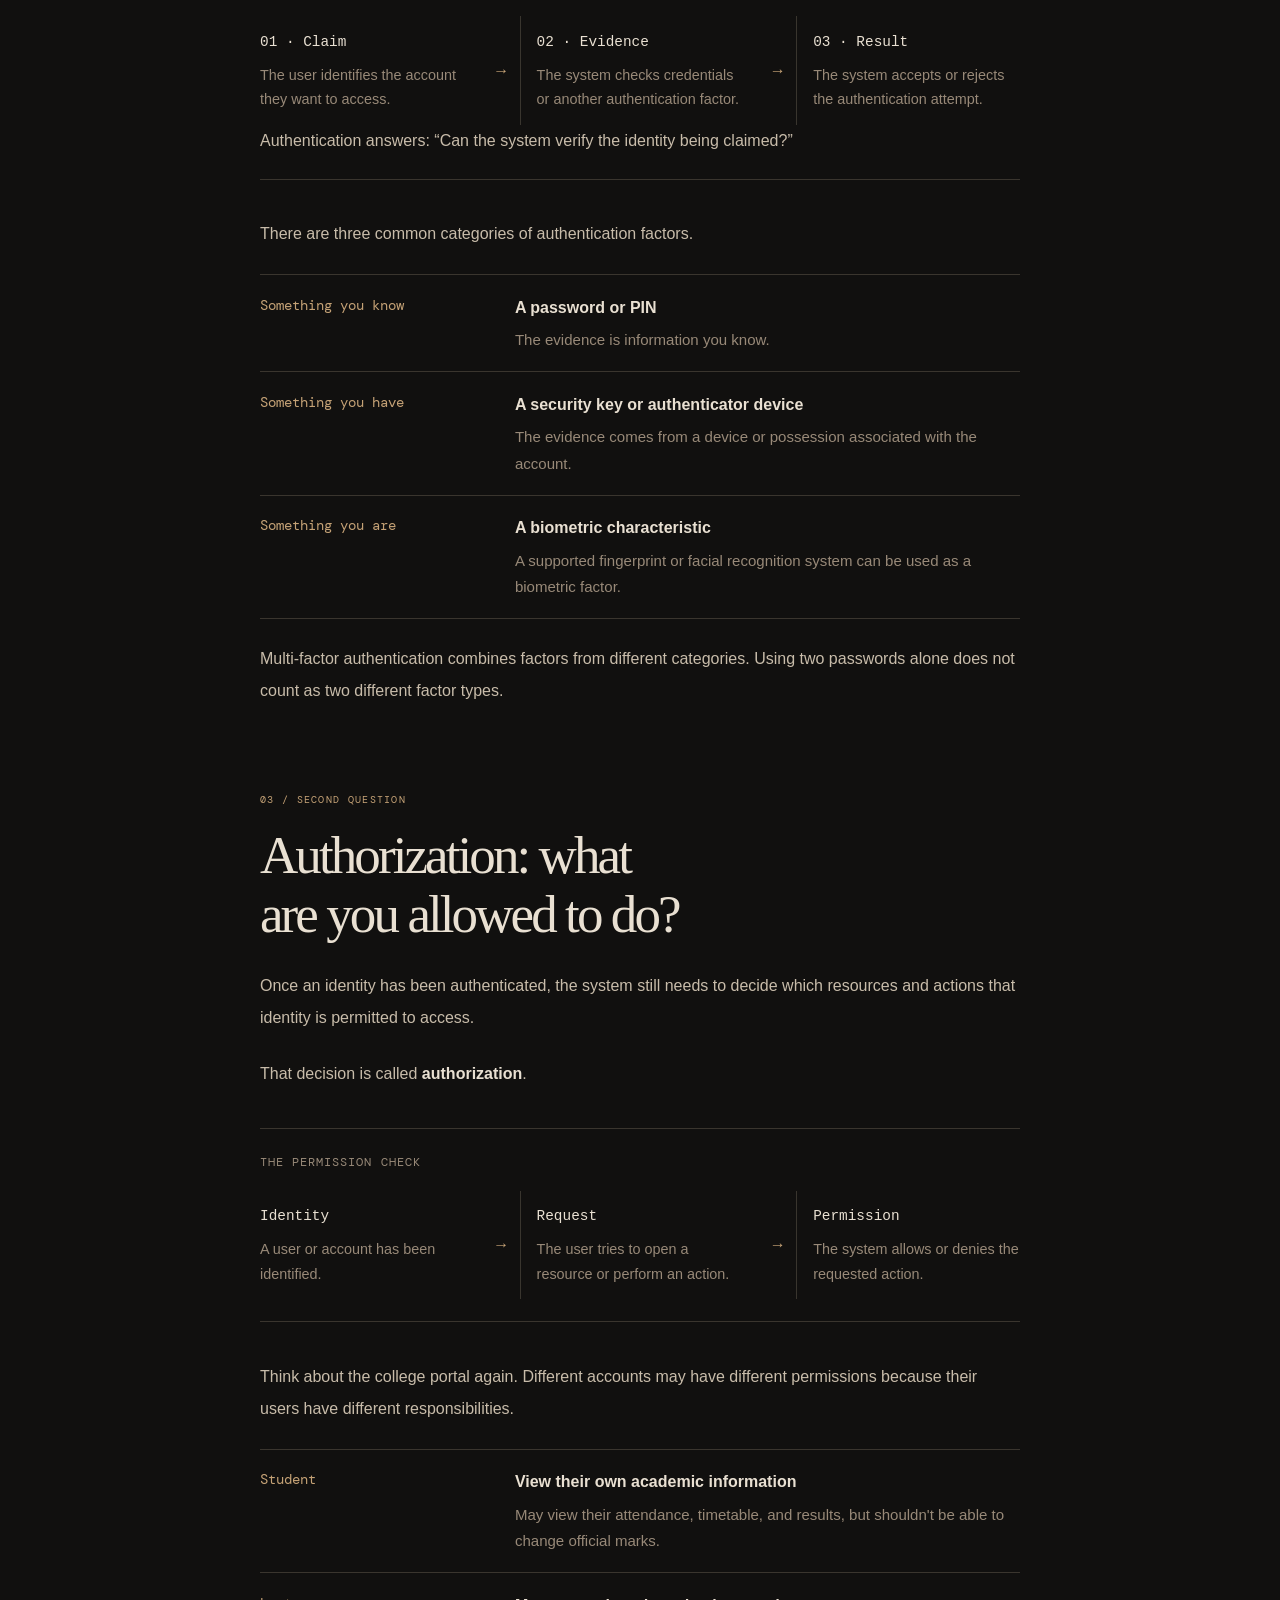
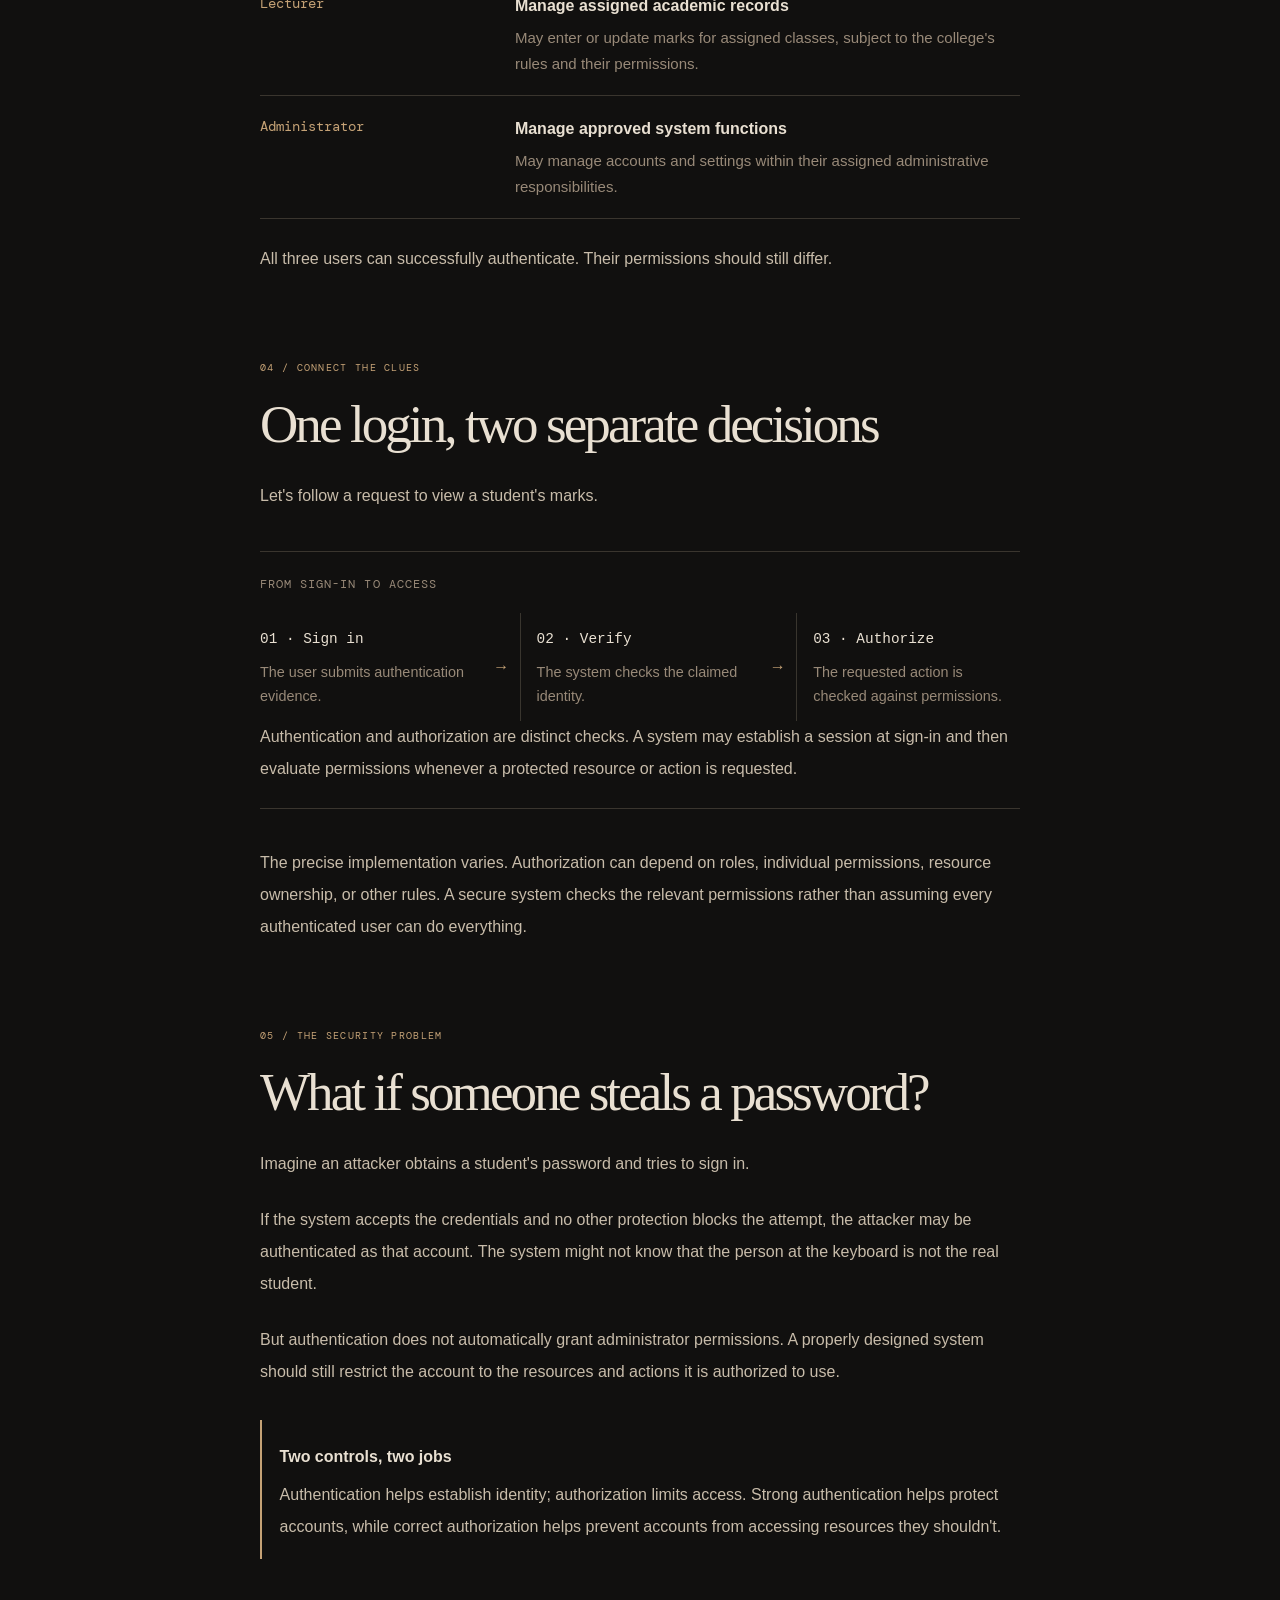
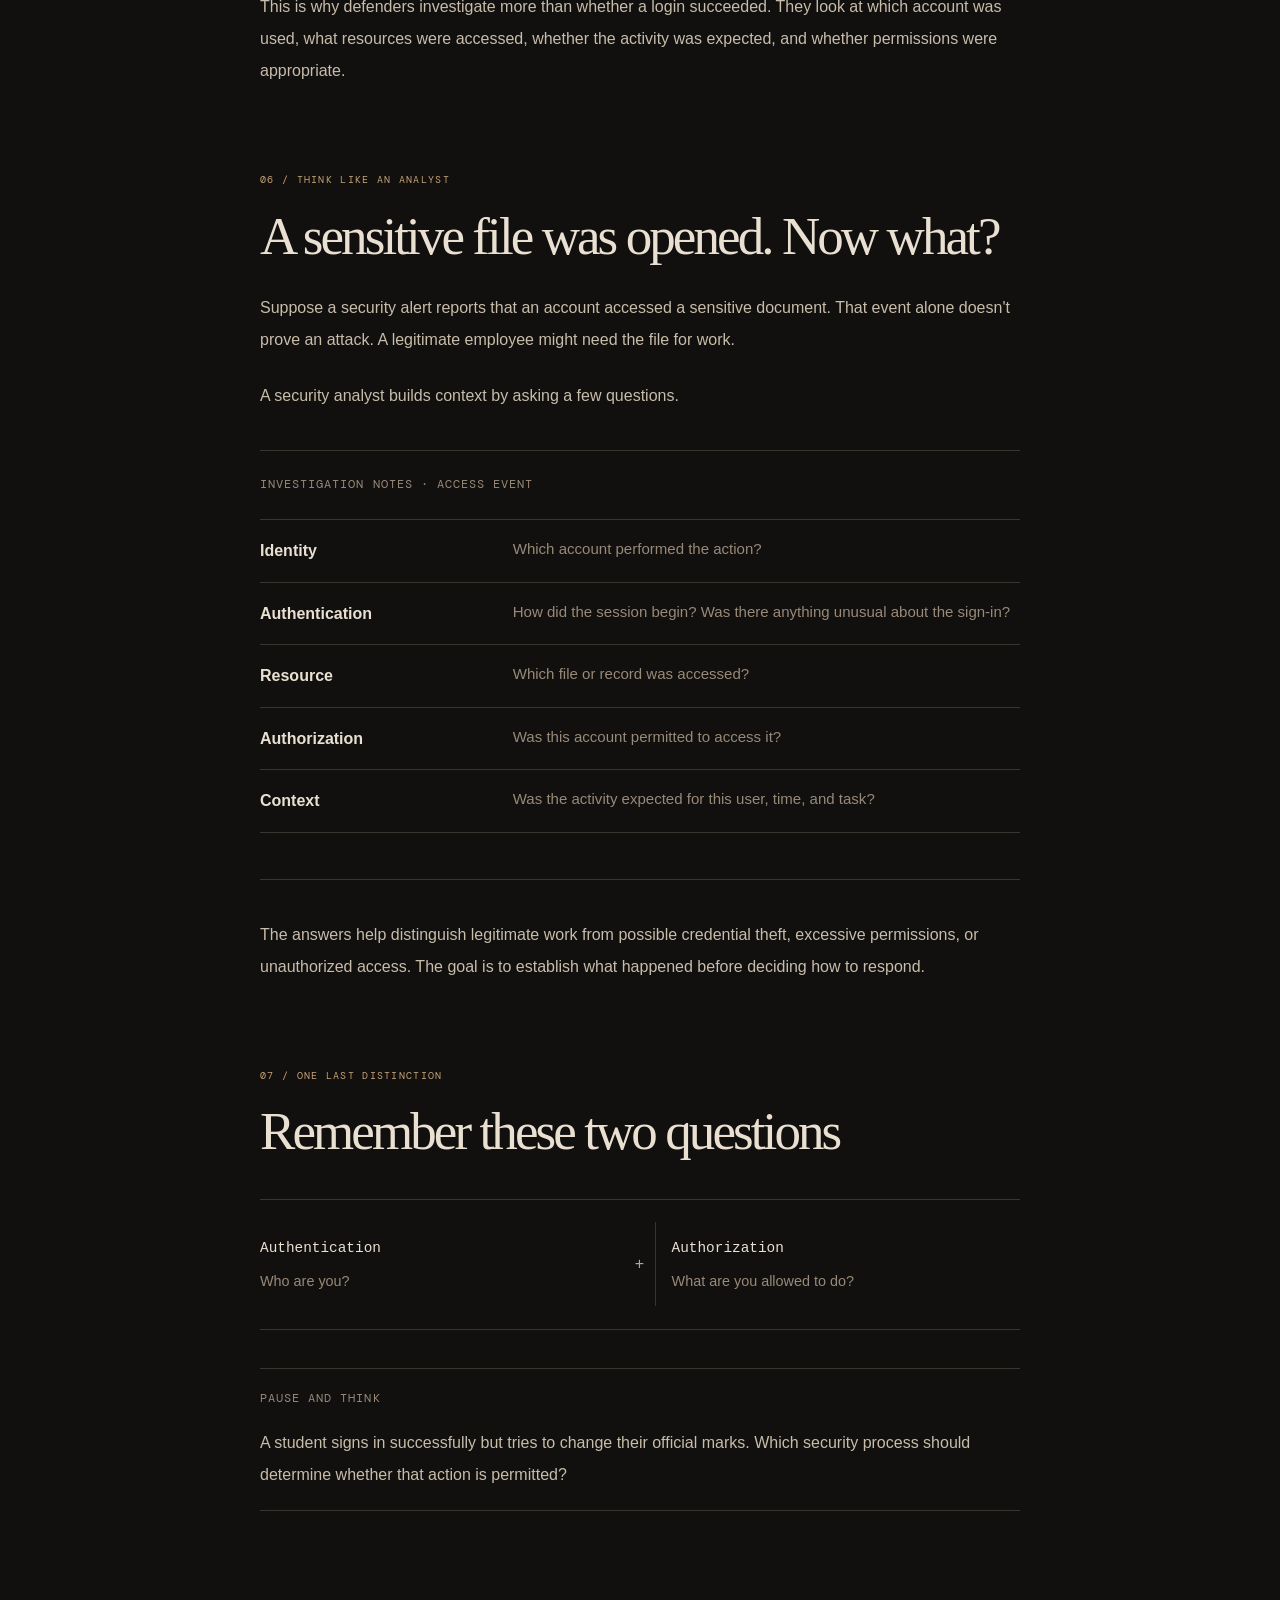
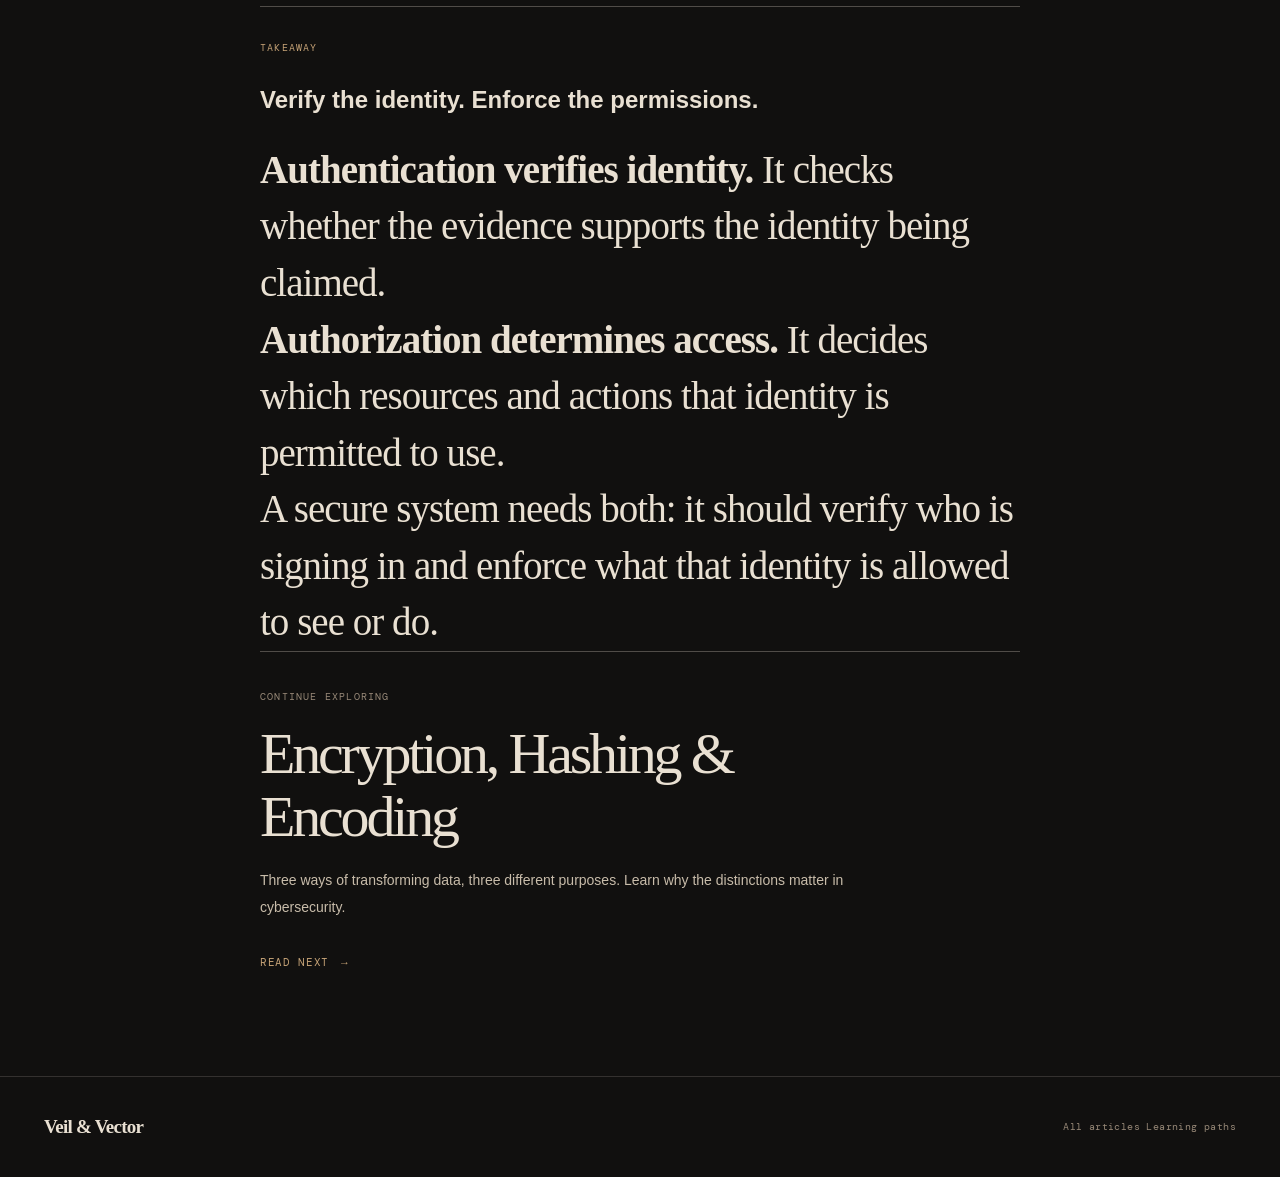
==== commit 7483b586: "Revise authentication vs authorization article Updated the content and structure of the authenticati" ====
--- a/articles/authentication-vs-authorization.html
+++ b/articles/authentication-vs-authorization.html
@@ -11,21 +11,210 @@
   <meta name="theme-color" content="#11100f">
   <meta name="robots" content="index, follow">
 
-  <link rel="canonical" href="https://kscybsec.github.io/articles/authentication-vs-authorization.html">
+  <link rel="canonical" href="https://veilvector.github.io/articles/authentication-vs-authorization.html">
 
   <link rel="preconnect" href="https://fonts.googleapis.com">
   <link rel="preconnect" href="https://fonts.gstatic.com" crossorigin>
   <link href="https://fonts.googleapis.com/css2?family=DM+Mono:wght@400;500&family=DM+Sans:wght@400;500;600;700&family=Playfair+Display:wght@500;600;700&display=swap" rel="stylesheet">
 
   <link rel="stylesheet" href="../article.css">
+
+  <style>
+    .editorial-visual {
+      margin: 2.4rem 0;
+      padding: 1.4rem 0;
+      border-top: 1px solid var(--border, rgba(180, 165, 140, 0.25));
+      border-bottom: 1px solid var(--border, rgba(180, 165, 140, 0.25));
+    }
+
+    .visual-label,
+    .mini-label {
+      display: block;
+      margin-bottom: 1.1rem;
+      font-family: "DM Mono", monospace;
+      font-size: 0.72rem;
+      letter-spacing: 0.09em;
+      text-transform: uppercase;
+      color: var(--muted, #a7a095);
+    }
+
+    .concept-flow {
+      display: flex;
+      align-items: stretch;
+      gap: 0;
+      width: 100%;
+    }
+
+    .concept-step {
+      flex: 1 1 0;
+      min-width: 0;
+      padding: 0.8rem 1rem;
+      border-left: 1px solid var(--border, rgba(180, 165, 140, 0.25));
+    }
+
+    .concept-step:first-child {
+      padding-left: 0;
+      border-left: 0;
+    }
+
+    .concept-step:last-child {
+      padding-right: 0;
+    }
+
+    .concept-step strong {
+      display: block;
+      margin-bottom: 0.45rem;
+      font-family: "DM Mono", monospace;
+      font-size: 0.9rem;
+      font-weight: 500;
+      overflow-wrap: anywhere;
+    }
+
+    .concept-step p {
+      margin: 0;
+      font-size: 0.9rem;
+      line-height: 1.7;
+      color: var(--muted, #a7a095);
+    }
+
+    .concept-arrow {
+      align-self: center;
+      flex: 0 0 auto;
+      padding: 0 0.65rem;
+      color: var(--accent, #c4a879);
+    }
+
+    .flow-caption {
+      margin: 1.1rem 0 0;
+      color: var(--muted, #a7a095);
+      font-size: 0.88rem;
+      line-height: 1.7;
+    }
+
+    .detail-list {
+      margin: 1.5rem 0;
+    }
+
+    .detail-row {
+      display: grid;
+      grid-template-columns: minmax(135px, 0.7fr) minmax(0, 1.5fr);
+      gap: 1.2rem;
+      padding: 1.1rem 0;
+      border-top: 1px solid var(--border, rgba(180, 165, 140, 0.25));
+    }
+
+    .detail-row:last-child {
+      border-bottom: 1px solid var(--border, rgba(180, 165, 140, 0.25));
+    }
+
+    .detail-name {
+      font-family: "DM Mono", monospace;
+      font-size: 0.85rem;
+      color: var(--accent, #c4a879);
+    }
+
+    .detail-copy strong {
+      display: block;
+      margin-bottom: 0.3rem;
+    }
+
+    .detail-copy p {
+      margin: 0;
+      font-size: 0.94rem;
+      line-height: 1.75;
+      color: var(--muted, #a7a095);
+    }
+
+    .investigation-list {
+      margin: 1.5rem 0;
+    }
+
+    .investigation-row {
+      display: grid;
+      grid-template-columns: minmax(120px, 0.7fr) minmax(0, 1.5fr);
+      gap: 1rem;
+      padding: 1rem 0;
+      border-top: 1px solid var(--border, rgba(180, 165, 140, 0.25));
+    }
+
+    .investigation-row:last-child {
+      border-bottom: 1px solid var(--border, rgba(180, 165, 140, 0.25));
+    }
+
+    .investigation-row strong {
+      font-weight: 600;
+    }
+
+    .investigation-row p {
+      margin: 0;
+      color: var(--muted, #a7a095);
+      font-size: 0.94rem;
+      line-height: 1.7;
+    }
+
+    .principle-note {
+      margin: 2rem 0;
+      padding: 1rem 0 1rem 1.1rem;
+      border-left: 2px solid var(--accent, #c4a879);
+    }
+
+    .principle-note p {
+      margin: 0.35rem 0;
+    }
+
+    .question-prompt {
+      margin: 2rem 0;
+      padding: 1.2rem 0;
+      border-top: 1px solid var(--border, rgba(180, 165, 140, 0.25));
+      border-bottom: 1px solid var(--border, rgba(180, 165, 140, 0.25));
+    }
+
+    .question-prompt p {
+      margin-bottom: 0;
+    }
+
+    @media (max-width: 640px) {
+      .editorial-visual {
+        margin: 2rem 0;
+        padding: 1.15rem 0;
+      }
+
+      .concept-flow {
+        flex-direction: column;
+      }
+
+      .concept-step,
+      .concept-step:first-child,
+      .concept-step:last-child {
+        width: 100%;
+        padding: 0.9rem 0;
+        border-left: 0;
+        border-bottom: 1px solid var(--border, rgba(180, 165, 140, 0.25));
+      }
+
+      .concept-step:last-child {
+        border-bottom: 0;
+      }
+
+      .concept-arrow {
+        align-self: flex-start;
+        padding: 0.1rem 0;
+        transform: rotate(90deg);
+      }
+
+      .detail-row,
+      .investigation-row {
+        grid-template-columns: 1fr;
+        gap: 0.35rem;
+      }
+    }
+  </style>
 </head>
 
 <body>
-
   <header class="site-header">
     <div class="nav-inner">
       <a class="brand" href="../index.html" aria-label="Veil & Vector homepage">
-      
         <span>Veil &amp; Vector</span>
       </a>
 
@@ -51,7 +240,6 @@
   </div>
 
   <main>
-
     <header class="article-header">
       <div class="article-meta">
         <span class="category">Security Fundamentals · Beginner</span>
@@ -68,16 +256,15 @@
       </p>
 
       <div class="article-meta">
-        <span>Beginner's guide</span>
+        <span>BEGINNER'S GUIDE</span>
         <span aria-hidden="true">·</span>
-        <span>Identity and access</span>
+        <span>IDENTITY AND ACCESS</span>
       </div>
     </header>
 
     <article>
-
       <section class="story-section reveal">
-        <span class="section-index">01 — The login</span>
+        <div class="section-index">01 / THE LOGIN</div>
 
         <h2>You're inside. But what can you access?</h2>
 
@@ -110,7 +297,7 @@
       </section>
 
       <section class="story-section reveal">
-        <span class="section-index">02 — First question</span>
+        <div class="section-index">02 / FIRST QUESTION</div>
 
         <h2>Authentication: who are you?</h2>
 
@@ -125,64 +312,69 @@
           password, a security key, or a biometric check.
         </p>
 
-        <div class="email-visual" role="img" aria-label="Illustration of a login screen showing identity verification">
-
-          <div class="email-top">
-            <div class="email-dots" aria-hidden="true">
-              <span></span>
-              <span></span>
-              <span></span>
-            </div>
-            <span class="email-caption">IDENTITY CHECK</span>
-          </div>
-
-          <div class="email-body">
-            <div class="email-from">
-              <span class="email-caption">SIGN-IN REQUEST</span>
-              <span class="status-indicator" aria-hidden="true"></span>
-            </div>
-
-            <div class="email-subject">
-              Verify your identity
-            </div>
-
-            <div class="email-message">
-              The system checks the credentials or other authentication
-              evidence supplied during sign-in.
-            </div>
-
-            <div class="fake-button">
-              <span aria-hidden="true">◇</span>
-              Authentication
-            </div>
-          </div>
-        </div>
-
-        <p class="visual-note">
-          Authentication answers: “Can the system verify the identity
-          being claimed?”
-        </p>
-
-        <p>
-          There are three common categories of authentication factors:
-        </p>
-
-        <h3>Something you know</h3>
-        <p>
-          A password or PIN. The evidence is information you know.
-        </p>
-
-        <h3>Something you have</h3>
-        <p>
-          A hardware security key or an authenticator device that provides
-          a code or approves a sign-in.
-        </p>
-
-        <h3>Something you are</h3>
-        <p>
-          A biometric characteristic, such as a fingerprint or facial
-          recognition, supported by the device.
-        </p>
+        <div class="editorial-visual">
+          <div class="visual-label">IDENTITY CHECK · SIGN-IN REQUEST</div>
+
+          <div class="concept-flow">
+            <div class="concept-step">
+              <strong>01 · Claim</strong>
+              <p>The user identifies the account they want to access.</p>
+            </div>
+
+            <div class="concept-arrow" aria-hidden="true">→</div>
+
+            <div class="concept-step">
+              <strong>02 · Evidence</strong>
+              <p>The system checks credentials or another authentication factor.</p>
+            </div>
+
+            <div class="concept-arrow" aria-hidden="true">→</div>
+
+            <div class="concept-step">
+              <strong>03 · Result</strong>
+              <p>The system accepts or rejects the authentication attempt.</p>
+            </div>
+          </div>
+
+          <p class="flow-caption">
+            Authentication answers: “Can the system verify the identity
+            being claimed?”
+          </p>
+        </div>
+
+        <p>There are three common categories of authentication factors.</p>
+
+        <div class="detail-list">
+          <div class="detail-row">
+            <div class="detail-name">Something you know</div>
+            <div class="detail-copy">
+              <strong>A password or PIN</strong>
+              <p>The evidence is information you know.</p>
+            </div>
+          </div>
+
+          <div class="detail-row">
+            <div class="detail-name">Something you have</div>
+            <div class="detail-copy">
+              <strong>A security key or authenticator device</strong>
+              <p>
+                The evidence comes from a device or possession associated
+                with the account.
+              </p>
+            </div>
+          </div>
+
+          <div class="detail-row">
+            <div class="detail-name">Something you are</div>
+            <div class="detail-copy">
+              <strong>A biometric characteristic</strong>
+              <p>
+                A supported fingerprint or facial recognition system can
+                be used as a biometric factor.
+              </p>
+            </div>
+          </div>
+        </div>
 
         <p>
           Multi-factor authentication combines factors from different
@@ -192,7 +384,7 @@
       </section>
 
       <section class="story-section reveal">
-        <span class="section-index">03 — Second question</span>
+        <div class="section-index">03 / SECOND QUESTION</div>
 
         <h2>Authorization: what are you allowed to do?</h2>
 
@@ -202,21 +394,30 @@
           to access.
         </p>
 
-        <p>
-          That decision is called <strong>authorization</strong>.
-        </p>
-
-        <div class="flow">
-          <div class="flow-row">
-            <div class="flow-item">Verified identity</div>
-            <div class="flow-arrow">→</div>
-            <div class="flow-item highlight">Check permissions</div>
-          </div>
-
-          <div class="flow-row">
-            <div class="flow-item">Requested resource</div>
-            <div class="flow-arrow">→</div>
-            <div class="flow-item highlight">Allow or deny</div>
+        <p>That decision is called <strong>authorization</strong>.</p>
+
+        <div class="editorial-visual">
+          <div class="visual-label">THE PERMISSION CHECK</div>
+
+          <div class="concept-flow">
+            <div class="concept-step">
+              <strong>Identity</strong>
+              <p>A user or account has been identified.</p>
+            </div>
+
+            <div class="concept-arrow" aria-hidden="true">→</div>
+
+            <div class="concept-step">
+              <strong>Request</strong>
+              <p>The user tries to open a resource or perform an action.</p>
+            </div>
+
+            <div class="concept-arrow" aria-hidden="true">→</div>
+
+            <div class="concept-step">
+              <strong>Permission</strong>
+              <p>The system allows or denies the requested action.</p>
+            </div>
           </div>
         </div>
 
@@ -226,23 +427,40 @@
           responsibilities.
         </p>
 
-        <h3>A student</h3>
-        <p>
-          May view their own attendance, timetable, and results, but should
-          not be able to change official marks.
-        </p>
-
-        <h3>A lecturer</h3>
-        <p>
-          May enter or update marks for assigned classes, subject to the
-          college's rules and the lecturer's permissions.
-        </p>
-
-        <h3>An administrator</h3>
-        <p>
-          May manage accounts and system settings within their assigned
-          administrative responsibilities.
-        </p>
+        <div class="detail-list">
+          <div class="detail-row">
+            <div class="detail-name">Student</div>
+            <div class="detail-copy">
+              <strong>View their own academic information</strong>
+              <p>
+                May view their attendance, timetable, and results, but
+                shouldn't be able to change official marks.
+              </p>
+            </div>
+          </div>
+
+          <div class="detail-row">
+            <div class="detail-name">Lecturer</div>
+            <div class="detail-copy">
+              <strong>Manage assigned academic records</strong>
+              <p>
+                May enter or update marks for assigned classes, subject
+                to the college's rules and their permissions.
+              </p>
+            </div>
+          </div>
+
+          <div class="detail-row">
+            <div class="detail-name">Administrator</div>
+            <div class="detail-copy">
+              <strong>Manage approved system functions</strong>
+              <p>
+                May manage accounts and settings within their assigned
+                administrative responsibilities.
+              </p>
+            </div>
+          </div>
+        </div>
 
         <p>
           All three users can successfully authenticate. Their permissions
@@ -251,7 +469,7 @@
       </section>
 
       <section class="story-section reveal">
-        <span class="section-index">04 — Connect the clues</span>
+        <div class="section-index">04 / CONNECT THE CLUES</div>
 
         <h2>One login, two separate decisions</h2>
 
@@ -259,31 +477,36 @@
           Let's follow a request to view a student's marks.
         </p>
 
-        <div class="flow">
-          <div class="flow-row">
-            <div class="flow-item">Sign-in attempt</div>
-            <div class="flow-arrow">→</div>
-            <div class="flow-item highlight">Authentication</div>
-          </div>
-
-          <div class="flow-row">
-            <div class="flow-item">Identity verified</div>
-            <div class="flow-arrow">→</div>
-            <div class="flow-item highlight">Authorization check</div>
-          </div>
-
-          <div class="flow-row">
-            <div class="flow-item">Permission decision</div>
-            <div class="flow-arrow">→</div>
-            <div class="flow-item">Resource access</div>
-          </div>
-        </div>
-
-        <p>
-          First, the system verifies the identity. Then, when the user
-          requests a resource, the system checks whether that identity
-          has permission to perform the requested action.
-        </p>
+        <div class="editorial-visual">
+          <div class="visual-label">FROM SIGN-IN TO ACCESS</div>
+
+          <div class="concept-flow">
+            <div class="concept-step">
+              <strong>01 · Sign in</strong>
+              <p>The user submits authentication evidence.</p>
+            </div>
+
+            <div class="concept-arrow" aria-hidden="true">→</div>
+
+            <div class="concept-step">
+              <strong>02 · Verify</strong>
+              <p>The system checks the claimed identity.</p>
+            </div>
+
+            <div class="concept-arrow" aria-hidden="true">→</div>
+
+            <div class="concept-step">
+              <strong>03 · Authorize</strong>
+              <p>The requested action is checked against permissions.</p>
+            </div>
+          </div>
+
+          <p class="flow-caption">
+            Authentication and authorization are distinct checks. A system
+            may establish a session at sign-in and then evaluate permissions
+            whenever a protected resource or action is requested.
+          </p>
+        </div>
 
         <p>
           The precise implementation varies. Authorization can depend on
@@ -294,7 +517,7 @@
       </section>
 
       <section class="story-section reveal">
-        <span class="section-index">05 — The security problem</span>
+        <div class="section-index">05 / THE SECURITY PROBLEM</div>
 
         <h2>What if someone steals a password?</h2>
 
@@ -316,18 +539,18 @@
           account to the resources and actions it is authorized to use.
         </p>
 
-        <div class="security-note">
+        <div class="principle-note">
+          <p><strong>Two controls, two jobs</strong></p>
           <p>
-            <strong>Two controls, two jobs:</strong> authentication helps
-            establish identity; authorization limits access. Strong
-            authentication helps protect accounts, while correct
-            authorization helps prevent accounts from accessing resources
-            they shouldn't.
+            Authentication helps establish identity; authorization limits
+            access. Strong authentication helps protect accounts, while
+            correct authorization helps prevent accounts from accessing
+            resources they shouldn't.
           </p>
         </div>
 
         <p>
-          This is also why defenders investigate more than whether a login
+          This is why defenders investigate more than whether a login
           succeeded. They look at which account was used, what resources
           were accessed, whether the activity was expected, and whether
           permissions were appropriate.
@@ -335,7 +558,7 @@
       </section>
 
       <section class="story-section reveal">
-        <span class="section-index">06 — Think like an analyst</span>
+        <div class="section-index">06 / THINK LIKE AN ANALYST</div>
 
         <h2>A sensitive file was opened. Now what?</h2>
 
@@ -349,28 +572,33 @@
           A security analyst builds context by asking a few questions.
         </p>
 
-        <div class="email-visual" role="group" aria-label="Investigation checklist for a sensitive file access event">
-
-          <div class="email-top">
-            <div class="email-dots" aria-hidden="true">
-              <span></span>
-              <span></span>
-              <span></span>
-            </div>
-            <span class="email-caption">INVESTIGATION NOTES</span>
-          </div>
-
-          <div class="email-body">
-            <div class="email-subject">
-              Review the access event
-            </div>
-
-            <div class="email-message">
-              <p><strong>Identity:</strong> Which account performed the action?</p>
-              <p><strong>Authentication:</strong> How did the session begin?</p>
-              <p><strong>Resource:</strong> Which file or record was accessed?</p>
-              <p><strong>Authorization:</strong> Was this account permitted to access it?</p>
-              <p><strong>Context:</strong> Was the activity expected?</p>
+        <div class="editorial-visual">
+          <div class="visual-label">INVESTIGATION NOTES · ACCESS EVENT</div>
+
+          <div class="investigation-list">
+            <div class="investigation-row">
+              <strong>Identity</strong>
+              <p>Which account performed the action?</p>
+            </div>
+
+            <div class="investigation-row">
+              <strong>Authentication</strong>
+              <p>How did the session begin? Was there anything unusual about the sign-in?</p>
+            </div>
+
+            <div class="investigation-row">
+              <strong>Resource</strong>
+              <p>Which file or record was accessed?</p>
+            </div>
+
+            <div class="investigation-row">
+              <strong>Authorization</strong>
+              <p>Was this account permitted to access it?</p>
+            </div>
+
+            <div class="investigation-row">
+              <strong>Context</strong>
+              <p>Was the activity expected for this user, time, and task?</p>
             </div>
           </div>
         </div>
@@ -383,76 +611,87 @@
       </section>
 
       <section class="story-section reveal">
-        <span class="section-index">07 — One last distinction</span>
+        <div class="section-index">07 / ONE LAST DISTINCTION</div>
 
         <h2>Remember these two questions</h2>
 
-        <div class="flow">
-          <div class="flow-row">
-            <div class="flow-item">
-              **Authentication**
+        <div class="editorial-visual">
+          <div class="concept-flow">
+            <div class="concept-step">
+              <strong>Authentication</strong>
               <p>Who are you?</p>
             </div>
 
-            <div class="flow-arrow">+</div>
-
-            <div class="flow-item">
-              **Authorization**
+            <div class="concept-arrow" aria-hidden="true">+</div>
+
+            <div class="concept-step">
+              <strong>Authorization</strong>
               <p>What are you allowed to do?</p>
             </div>
           </div>
         </div>
 
-        <div class="question">
-          <span class="question-label">PAUSE FOR A SECOND</span>
+        <div class="question-prompt">
+          <span class="mini-label">PAUSE AND THINK</span>
           <p>
             A student signs in successfully but tries to change their
             official marks. Which security process should determine
             whether that action is permitted?
           </p>
         </div>
-
-        <div class="takeaway">
-          <span class="takeaway-label">THE TAKEAWAY</span>
-          <p>
-            <strong>Authentication verifies identity. Authorization
-            determines access.</strong> A secure system needs both:
-            it should verify who is signing in and enforce what that
-            identity is allowed to see or do.
-          </p>
-        </div>
-      </section>
-
+      </section>
+
+      <section class="takeaway reveal">
+        <div class="takeaway-label">TAKEAWAY</div>
+
+        <h2>Verify the identity. Enforce the permissions.</h2>
+
+        <p>
+          <strong>Authentication verifies identity.</strong> It checks
+          whether the evidence supports the identity being claimed.
+        </p>
+
+        <p>
+          <strong>Authorization determines access.</strong> It decides
+          which resources and actions that identity is permitted to use.
+        </p>
+
+        <p>
+          A secure system needs both: it should verify who is signing in
+          and enforce what that identity is allowed to see or do.
+        </p>
+      </section>
     </article>
 
     <section class="next-article reveal">
       <div class="next-inner">
-        <div>
-          <span class="next-label">Continue exploring</span>
-          <h2 class="next-title">Encryption, Hashing &amp; Encoding</h2>
-          <p class="next-description">
-            Three ways of transforming data, three different purposes.
-            Learn why the distinctions matter in cybersecurity.
-          </p>
-        </div>
+        <div class="next-label">CONTINUE EXPLORING</div>
+
+        <h2 class="next-title">Encryption, Hashing &amp; Encoding</h2>
+
+        <p class="next-description">
+          Three ways of transforming data, three different purposes.
+          Learn why the distinctions matter in cybersecurity.
+        </p>
 
         <a class="next-link" href="encryption-hashing-encoding.html">
           Read next <span aria-hidden="true">→</span>
         </a>
       </div>
     </section>
-
   </main>
 
   <footer class="site-footer">
     <div class="footer-inner">
       <a class="footer-brand" href="../index.html">Veil &amp; Vector</a>
-      <p>Cybersecurity, one clue at a time.</p>
-      <a href="../index.html#articles">Explore all articles ↗</a>
+
+      <div class="footer-links">
+        <a href="../index.html#articles">All articles</a>
+        <a href="../index.html#learning-paths">Learning paths</a>
+      </div>
     </div>
   </footer>
 
   <script src="../article.js" defer></script>
-
 </body>
 </html>
